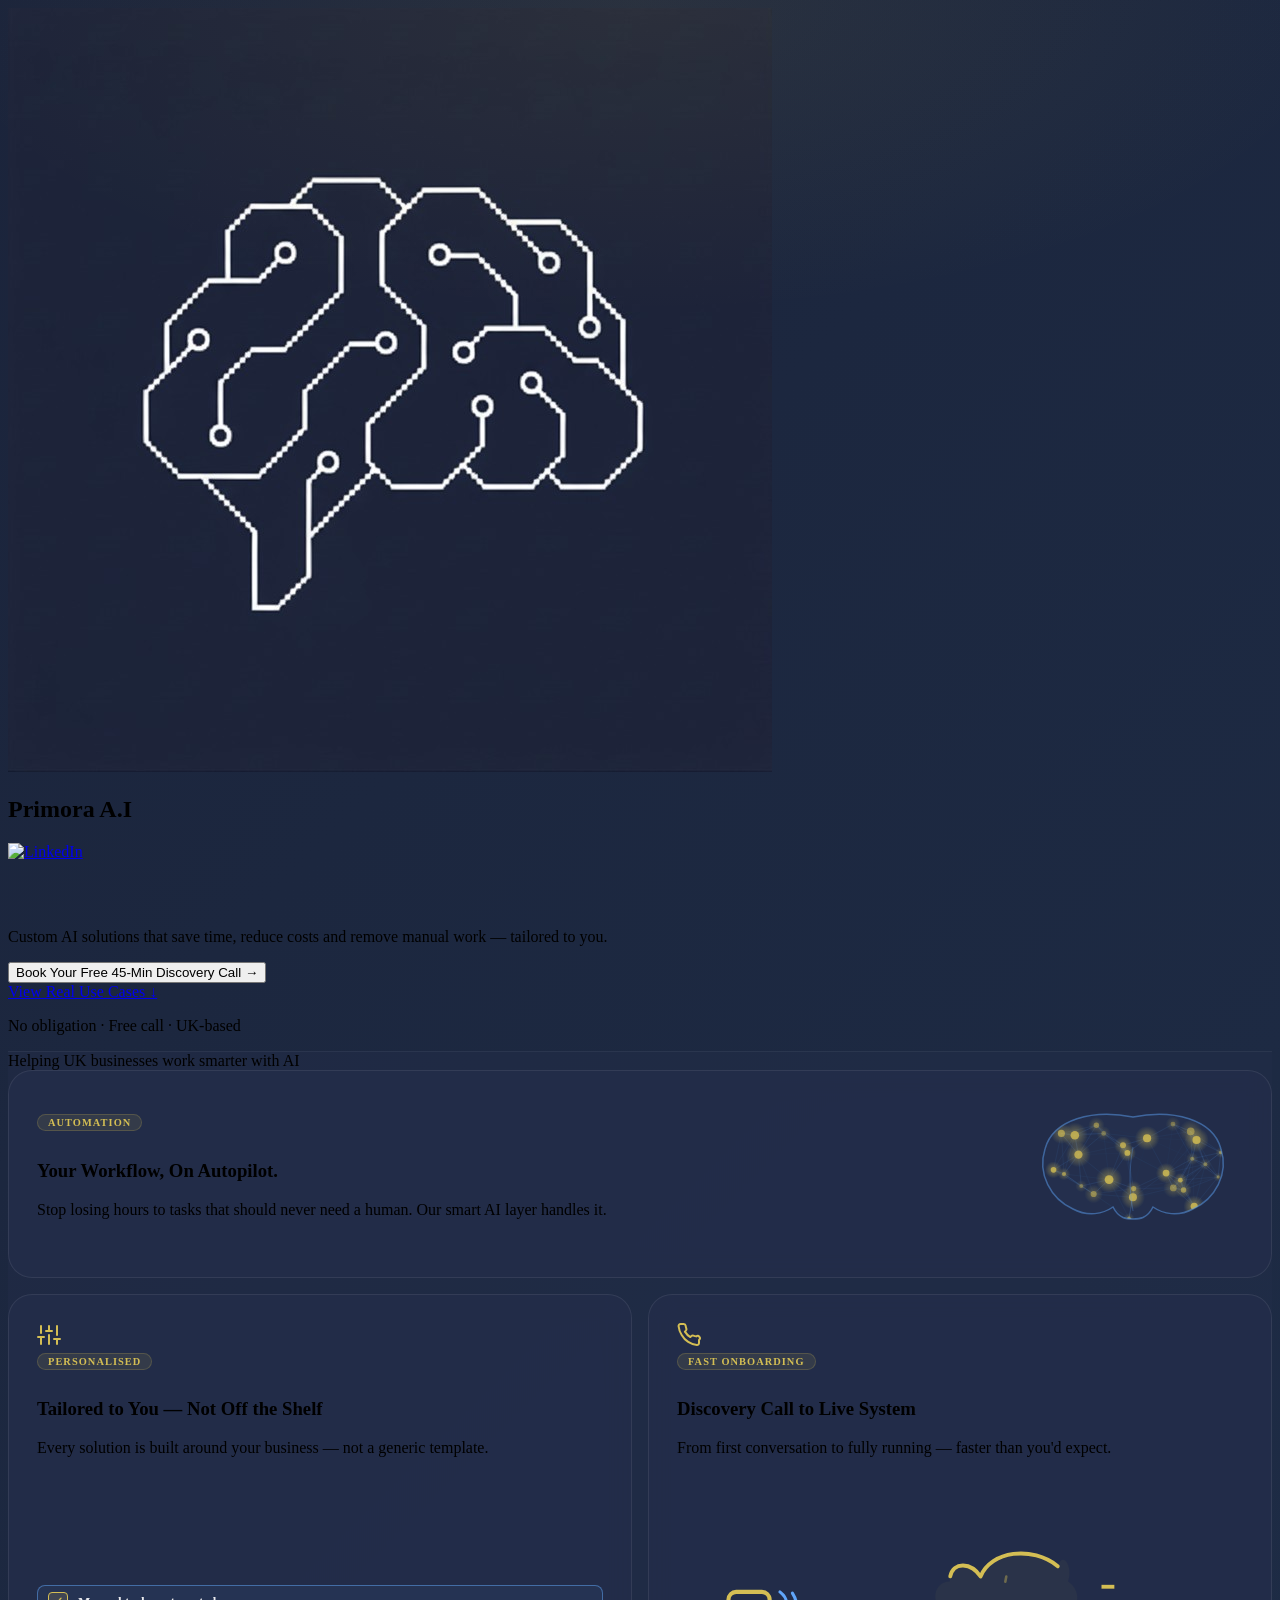
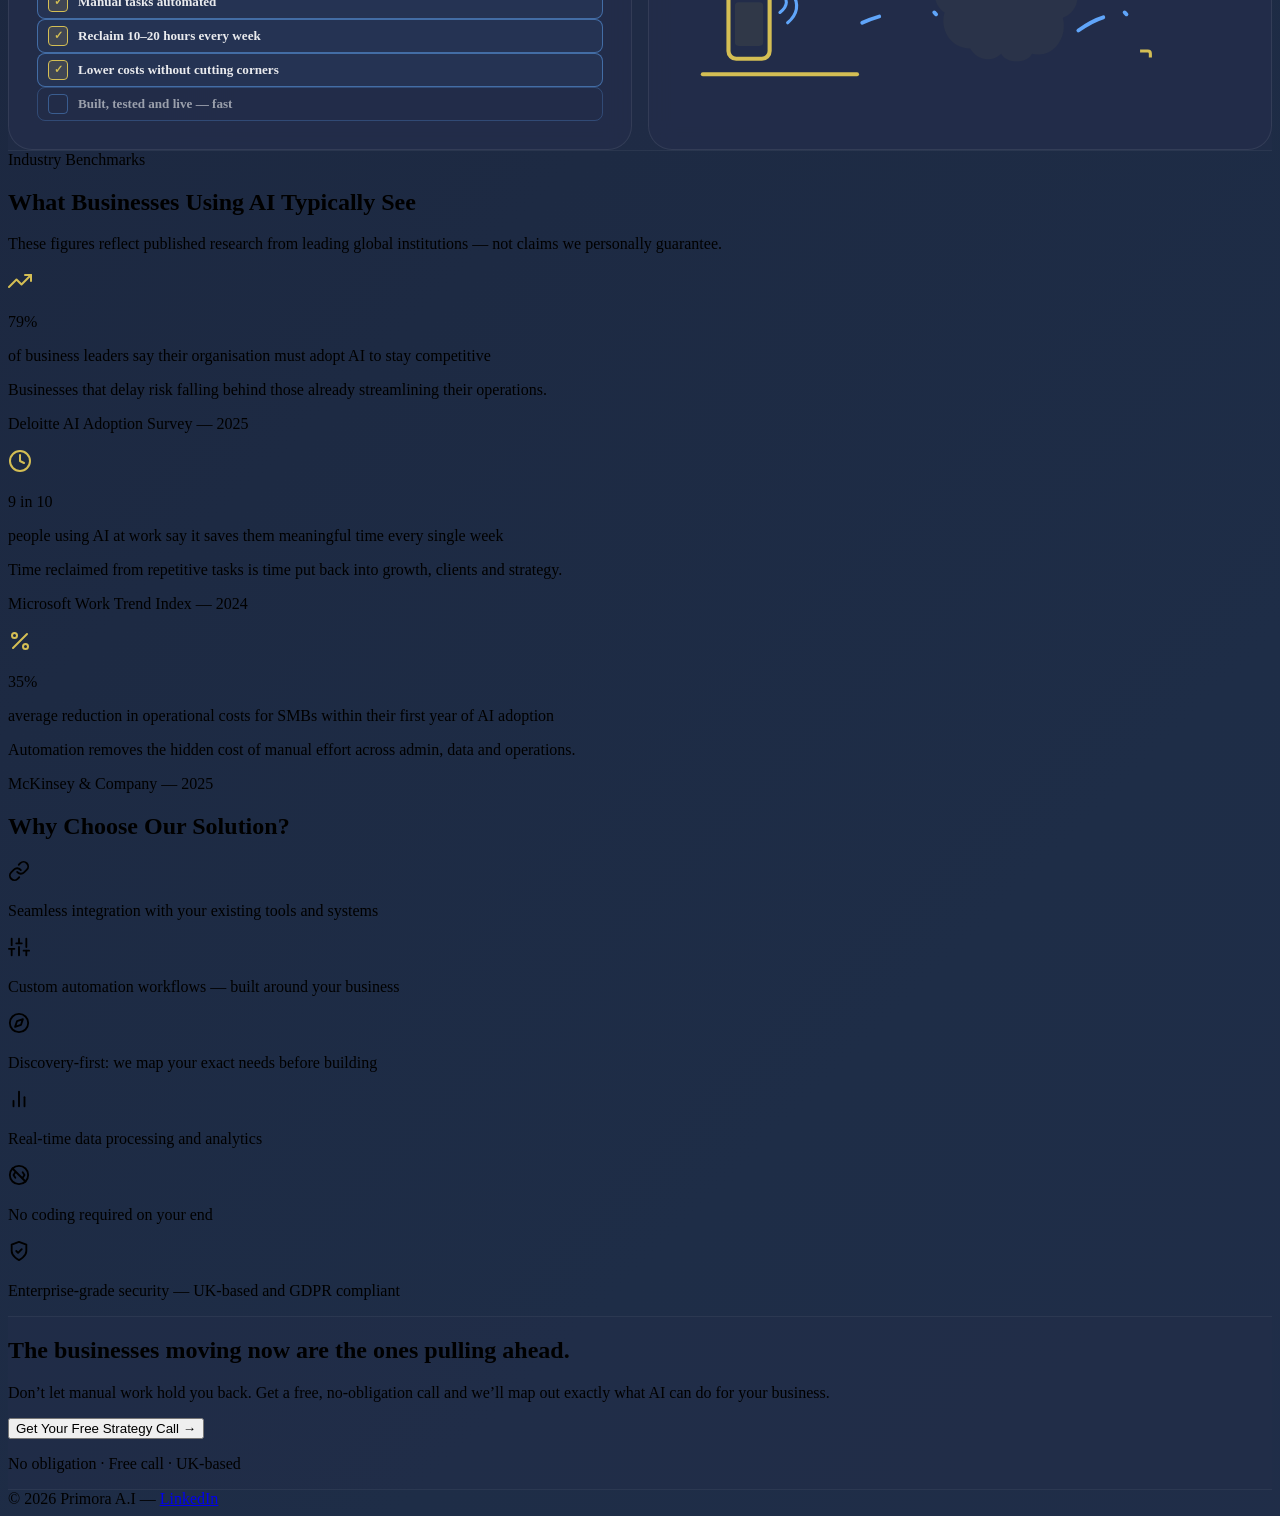
==== index.html @ 40f82427 "fix: animated bg visible, logo bg matches nav, view cases anchor better, blue screen line hides on L" ====
<!DOCTYPE html>
<html lang="en">
<head>
  <meta charset="UTF-8">
  <meta name="viewport" content="width=device-width, initial-scale=1.0">
  <title>Primora AI</title>
  <script src="https://cdn.tailwindcss.com"></script>
  <script src="https://cdnjs.cloudflare.com/ajax/libs/gsap/3.12.5/gsap.min.js"></script>
  <link href="https://unpkg.com/aos@2.3.1/dist/aos.css" rel="stylesheet">
  <script src="https://unpkg.com/aos@2.3.1/dist/aos.js"></script>
  <script src="https://cdn.jsdelivr.net/npm/typed.js@2.0.12"></script>
  <link href="https://fonts.googleapis.com/css2?family=Syne:wght@700;800&family=Inter:wght@400;600&display=swap" rel="stylesheet">
  <link rel="icon" type="image/jpeg" href="Images/logo.jpg">
  <link rel="stylesheet" href="styles.css">
  <script>
    tailwind.config = {
      theme: {
        extend: {
          colors: {
            'navy': '#1b243b',
            'navy-light': '#232d4a',
            'gold': '#D4BE54',
            'sky': '#60A5FA',
          },
          fontFamily: {
            'display': ['Syne', 'sans-serif'],
            'body': ['Inter', 'sans-serif'],
          }
        }
      }
    }
  </script>
</head>

<body class="animated-bg min-h-screen text-white">

  <!-- Header -->
  <header class="border-b border-[#D4BE54]/20 backdrop-blur-sm sticky top-0 z-50 bg-[#1b243b]/80">
    <div class="max-w-6xl mx-auto px-6 py-4 flex items-center justify-between">
      <div class="flex items-center gap-4">
        <img src="Images/logo.jpg" alt="Primora AI" class="w-20 h-20 rounded-2xl" style="background-color:#1b243b;">
        <h2 class="text-3xl font-black tracking-tight">
          <span class="text-white">Primora</span><span class="text-[#D4BE54]"> A.I</span>
        </h2>
      </div>
      <a href="https://www.linkedin.com/company/primora-a-i" target="_blank">
        <img src="Images/LI-In-Bug.png" alt="LinkedIn" class="w-6 h-auto">
      </a>
    </div>
  </header>

  <!-- Hero -->
  <section class="text-center py-28 hero-glow relative">
    <div class="max-w-6xl mx-auto px-6">
      <h1 data-aos="fade-up" data-aos-duration="900"
          class="text-5xl md:text-7xl font-black tracking-tight leading-tight mb-8">
        <span class="auto-type-1"></span><br>
        <span class="auto-type-2"></span>
      </h1>
      <p data-aos="fade-up" data-aos-delay="200"
         class="text-lg md:text-xl text-white/90 font-medium mb-12 max-w-2xl mx-auto bg-white/5 backdrop-blur-sm border border-white/10 px-8 py-5 rounded-2xl leading-relaxed">
        Custom AI solutions that <span class="text-[#D4BE54] font-semibold">save time</span>,
        <span class="text-[#60A5FA] font-semibold">reduce costs</span> and remove manual work &mdash;
        <span class="text-[#D4BE54] font-semibold">tailored to you</span>.
      </p>
      <div data-aos="fade-up" data-aos-delay="400" class="flex flex-col sm:flex-row items-center justify-center gap-4 mb-6">
        <button onclick="handleBooking()"
                class="bg-[#D4BE54] text-[#1b243b] font-bold text-lg px-10 py-5 rounded-full
                       shadow-[0_0_40px_rgba(212,190,84,0.3)] hover:shadow-[0_0_60px_rgba(212,190,84,0.5)]
                       hover:-translate-y-1 transition-all duration-300">
          Book Your Free 45-Min Discovery Call &rarr;
        </button>
      </div>
      <div data-aos="fade-up" data-aos-delay="500">
        <a href="#real-use-cases"
           class="inline-block text-white/60 hover:text-[#D4BE54] font-semibold text-sm
                  transition-colors duration-200">
          View Real Use Cases &darr;
        </a>
      </div>
      <p class="mt-4 text-sm text-gray-400 font-medium">No obligation &middot; Free call &middot; UK-based</p>
    </div>
  </section>

  <!-- Feature Bento -->
  <div class="section-band py-24">
    <div class="max-w-4xl mx-auto px-6">
      <div data-aos="fade-up" class="text-center mb-12 text-white/80 font-medium text-lg">
        Helping <span class="text-[#D4BE54] font-semibold">UK businesses</span> work smarter with
        <span class="text-[#60A5FA] font-semibold">AI</span>
      </div>
      <div class="bento-grid" data-aos="fade-up" data-aos-delay="100">
        <!-- Card 1: Neural brain -->
        <div class="bento-card bento-card-wide">
          <div class="card-text">
            <span class="bento-tag">Automation</span>
            <h3 class="text-xl font-black mb-2">Your Workflow, <span class="text-[#D4BE54]">On Autopilot</span>.</h3>
            <p class="text-sm leading-relaxed">Stop losing hours to tasks that should never need a human. Our smart AI layer handles it.</p>
          </div>
          <canvas id="nodeCanvas" width="220" height="150"
                  style="width:220px;height:150px;flex-shrink:0;border-radius:12px;opacity:0.95;"></canvas>
        </div>
        <!-- Card 2: Checklist ticker -->
        <div class="bento-card bento-card-half" data-aos="fade-up" data-aos-delay="150">
          <div>
            <div class="w-12 h-12 bg-[#D4BE54]/10 rounded-2xl flex items-center justify-center mb-4">
              <svg width="24" height="24" viewBox="0 0 24 24" fill="none" stroke="#D4BE54" stroke-width="2" stroke-linecap="round" stroke-linejoin="round">
                <line x1="4" y1="21" x2="4" y2="14"/><line x1="4" y1="10" x2="4" y2="3"/>
                <line x1="12" y1="21" x2="12" y2="12"/><line x1="12" y1="8" x2="12" y2="3"/>
                <line x1="20" y1="21" x2="20" y2="16"/><line x1="20" y1="12" x2="20" y2="3"/>
                <line x1="1" y1="14" x2="7" y2="14"/><line x1="9" y1="8" x2="15" y2="8"/>
                <line x1="17" y1="16" x2="23" y2="16"/>
              </svg>
            </div>
            <span class="bento-tag">Personalised</span>
            <h3 class="text-xl font-black mb-2">Tailored to You &mdash; <span class="text-[#60A5FA]">Not Off the Shelf</span></h3>
            <p class="text-sm leading-relaxed">Every solution is built around your business &mdash; not a generic template.</p>
          </div>
          <div class="flex flex-col gap-2 mt-4" id="checklist">
            <div class="check-item"><div class="check-box"></div><span>Manual tasks automated</span></div>
            <div class="check-item"><div class="check-box"></div><span>Reclaim 10&ndash;20 hours every week</span></div>
            <div class="check-item"><div class="check-box"></div><span>Lower costs without cutting corners</span></div>
            <div class="check-item"><div class="check-box"></div><span>Built, tested and live &mdash; fast</span></div>
          </div>
        </div>
        <!-- Card 3: Narrative doodle -->
        <div class="bento-card bento-card-half" data-aos="fade-up" data-aos-delay="200">
          <div>
            <div class="w-12 h-12 bg-[#D4BE54]/10 rounded-2xl flex items-center justify-center mb-4">
              <svg width="24" height="24" viewBox="0 0 24 24" fill="none" stroke="#D4BE54" stroke-width="2" stroke-linecap="round" stroke-linejoin="round">
                <path d="M22 16.92v3a2 2 0 0 1-2.18 2 19.79 19.79 0 0 1-8.63-3.07A19.5 19.5 0 0 1 4.69 12a19.79 19.79 0 0 1-3.07-8.67A2 2 0 0 1 3.62 1h3a2 2 0 0 1 2 1.72c.127.96.361 1.903.7 2.81a2 2 0 0 1-.45 2.11L7.91 8.64a16 16 0 0 0 5.45 5.45l.96-.96a2 2 0 0 1 2.11-.45c.907.339 1.85.573 2.81.7A2 2 0 0 1 22 16.92z"/>
              </svg>
            </div>
            <span class="bento-tag">Fast onboarding</span>
            <h3 class="text-xl font-black mb-2">Discovery Call to <span class="text-[#D4BE54]">Live System</span></h3>
            <p class="text-sm leading-relaxed">From first conversation to fully running &mdash; faster than you'd expect.</p>
          </div>
          <div class="doodle-wrap">
            <svg id="storyDoodle" viewBox="0 0 220 90" fill="none" xmlns="http://www.w3.org/2000/svg">
              <line id="desk" x1="10" y1="72" x2="70" y2="72" stroke="#D4BE54" stroke-width="1.5" stroke-linecap="round" stroke-dasharray="60" stroke-dashoffset="60"/>
              <rect id="phone" x="20" y="40" width="16" height="26" rx="3" stroke="#D4BE54" stroke-width="1.6" stroke-dasharray="130" stroke-dashoffset="130"/>
              <rect id="phoneScreen" x="22.5" y="44" width="11" height="17" rx="1.5" fill="rgba(212,190,84,0.08)" opacity="0"/>
              <path id="callWave1" d="M40 48 Q45 44 40 40" stroke="#60A5FA" stroke-width="1.2" stroke-linecap="round" stroke-dasharray="10" stroke-dashoffset="10"/>
              <path id="callWave2" d="M43 52 Q50 46 43 38" stroke="#60A5FA" stroke-width="1.2" stroke-linecap="round" stroke-dasharray="14" stroke-dashoffset="14"/>
              <path id="connectArrow" d="M 72 52 Q 90 44 104 52" stroke="#60A5FA" stroke-width="1.5" stroke-linecap="round" stroke-dasharray="40" stroke-dashoffset="40"/>
              <path id="arrowHead" d="M100 48 L104 52 L99 54" stroke="#60A5FA" stroke-width="1.5" stroke-linecap="round" stroke-linejoin="round" stroke-dasharray="12" stroke-dashoffset="12"/>
              <path id="brainDoodle" d="M148 30 C138 22 122 24 118 34 C114 28 106 28 106 36 C100 36 98 44 104 48 C102 54 106 62 114 62 C116 66 122 68 126 64 C128 68 136 68 138 64 C146 66 152 58 150 50 C156 48 158 40 152 36 C154 30 150 24 148 30Z" stroke="#D4BE54" stroke-width="1.5" stroke-linecap="round" stroke-linejoin="round" stroke-dasharray="220" stroke-dashoffset="220" fill="rgba(212,190,84,0.04)"/>
              <path id="brainSplit" d="M128 34 C126 44 126 52 128 62" stroke="#D4BE54" stroke-width="1" stroke-linecap="round" stroke-dasharray="30" stroke-dashoffset="30" opacity="0.4"/>
              <g id="neuralSparks" opacity="0">
                <circle cx="116" cy="42" r="1.5" fill="#D4BE54" opacity="0.8"/>
                <circle cx="122" cy="36" r="1" fill="#D4BE54" opacity="0.6"/>
                <circle cx="132" cy="40" r="2" fill="#D4BE54" opacity="0.9"/>
                <circle cx="140" cy="36" r="1" fill="#D4BE54" opacity="0.7"/>
                <circle cx="138" cy="50" r="1.5" fill="#D4BE54" opacity="0.8"/>
                <circle cx="120" cy="52" r="1" fill="#D4BE54" opacity="0.6"/>
              </g>
              <path id="connectArrow2" d="M 156 55 Q 170 45 178 52" stroke="#60A5FA" stroke-width="1.5" stroke-linecap="round" stroke-dasharray="35" stroke-dashoffset="35"/>
              <path id="arrowHead2" d="M174 48 L178 52 L173 54" stroke="#60A5FA" stroke-width="1.5" stroke-linecap="round" stroke-linejoin="round" stroke-dasharray="12" stroke-dashoffset="12"/>
              <rect id="screenBody" x="163" y="38" width="37" height="25" rx="2" stroke="#D4BE54" stroke-width="1.5" stroke-dasharray="124" stroke-dashoffset="124"/>
              <rect id="screenStand" x="179" y="63" width="5" height="8" rx="1" stroke="#D4BE54" stroke-width="1.2" stroke-dasharray="30" stroke-dashoffset="30"/>
              <line id="screenBase" x1="171" y1="71" x2="195" y2="71" stroke="#D4BE54" stroke-width="1.5" stroke-linecap="round" stroke-dasharray="24" stroke-dashoffset="24"/>
              <!-- screen outline hides when LIVE shows -->
              <rect id="liveGlow" x="166" y="41" width="31" height="19" rx="1.5" fill="#20c55a" opacity="0"/>
              <text id="liveText" x="181.5" y="53" text-anchor="middle" font-family="Inter,sans-serif" font-size="8.5" font-weight="800" fill="#ffffff" opacity="0">LIVE</text>
              <text id="label1" x="28" y="84" text-anchor="middle" font-size="5.5" fill="rgba(255,255,255,0.3)" font-family="Inter,sans-serif" opacity="0">The Call</text>
              <text id="label2" x="128" y="78" text-anchor="middle" font-size="5.5" fill="rgba(255,255,255,0.3)" font-family="Inter,sans-serif" opacity="0">Primora AI</text>
              <text id="label3" x="181" y="84" text-anchor="middle" font-size="5.5" fill="rgba(255,255,255,0.3)" font-family="Inter,sans-serif" opacity="0">You're Live</text>
            </svg>
          </div>
        </div>
      </div>
    </div>
  </div>

  <!-- Real Use Cases / Stats -->
  <section id="real-use-cases" data-aos="fade-up" class="py-24">
    <div class="max-w-6xl mx-auto px-6">
      <div class="text-center mb-14">
        <span class="inline-block text-xs font-bold tracking-widest uppercase text-[#D4BE54] bg-[#D4BE54]/10 border border-[#D4BE54]/25 rounded-full px-4 py-1.5 mb-5">Industry Benchmarks</span>
        <h2 class="text-3xl md:text-4xl font-black">
          What Businesses Using AI <span class="text-[#D4BE54]">Typically See</span>
        </h2>
        <p class="text-white/75 font-medium mt-4 max-w-xl mx-auto text-sm leading-relaxed">These figures reflect published research from leading global institutions &mdash; not claims we personally guarantee.</p>
      </div>
      <div class="grid md:grid-cols-3 gap-6">
        <!-- Stat 1 -->
        <div data-aos="fade-up" data-aos-delay="100"
             class="group bg-[#232d4a]/80 backdrop-blur-md border border-white/10 rounded-3xl p-8
                    hover:border-[#D4BE54]/40 hover:shadow-[0_10px_40px_rgba(212,190,84,0.08)]
                    hover:-translate-y-1 transition-all duration-300 flex flex-col justify-between">
          <div>
            <div class="w-12 h-12 bg-[#D4BE54]/10 rounded-2xl flex items-center justify-center mb-5">
              <svg width="24" height="24" viewBox="0 0 24 24" fill="none" stroke="#D4BE54" stroke-width="2" stroke-linecap="round" stroke-linejoin="round">
                <polyline points="23 6 13.5 15.5 8.5 10.5 1 18"/>
                <polyline points="17 6 23 6 23 12"/>
              </svg>
            </div>
            <p class="text-4xl font-black text-[#D4BE54] mb-3">79%</p>
            <p class="text-white font-semibold text-base mb-3 leading-snug">of business leaders say their organisation must adopt AI to <span class="text-[#60A5FA]">stay competitive</span></p>
            <p class="text-white/70 font-medium text-sm leading-relaxed">Businesses that delay risk falling behind those already streamlining their operations.</p>
          </div>
          <p class="text-gray-400 font-semibold text-xs mt-6 pt-4 border-t border-white/5">Deloitte AI Adoption Survey &mdash; 2025</p>
        </div>
        <!-- Stat 2 -->
        <div data-aos="fade-up" data-aos-delay="200"
             class="group bg-[#232d4a]/80 backdrop-blur-md border border-white/10 rounded-3xl p-8
                    hover:border-[#D4BE54]/40 hover:shadow-[0_10px_40px_rgba(212,190,84,0.08)]
                    hover:-translate-y-1 transition-all duration-300 flex flex-col justify-between">
          <div>
            <div class="w-12 h-12 bg-[#D4BE54]/10 rounded-2xl flex items-center justify-center mb-5">
              <svg width="24" height="24" viewBox="0 0 24 24" fill="none" stroke="#D4BE54" stroke-width="2" stroke-linecap="round" stroke-linejoin="round">
                <circle cx="12" cy="12" r="10"/>
                <polyline points="12 6 12 12 16 14"/>
              </svg>
            </div>
            <p class="text-4xl font-black text-[#60A5FA] mb-3">9 in 10</p>
            <p class="text-white font-semibold text-base mb-3 leading-snug">people using AI at work say it saves them <span class="text-[#D4BE54]">meaningful time</span> every single week</p>
            <p class="text-white/70 font-medium text-sm leading-relaxed">Time reclaimed from repetitive tasks is time put back into growth, clients and strategy.</p>
          </div>
          <p class="text-gray-400 font-semibold text-xs mt-6 pt-4 border-t border-white/5">Microsoft Work Trend Index &mdash; 2024</p>
        </div>
        <!-- Stat 3 -->
        <div data-aos="fade-up" data-aos-delay="300"
             class="group bg-[#232d4a]/80 backdrop-blur-md border border-white/10 rounded-3xl p-8
                    hover:border-[#D4BE54]/40 hover:shadow-[0_10px_40px_rgba(212,190,84,0.08)]
                    hover:-translate-y-1 transition-all duration-300 flex flex-col justify-between">
          <div>
            <div class="w-12 h-12 bg-[#D4BE54]/10 rounded-2xl flex items-center justify-center mb-5">
              <svg width="24" height="24" viewBox="0 0 24 24" fill="none" stroke="#D4BE54" stroke-width="2" stroke-linecap="round" stroke-linejoin="round">
                <line x1="19" y1="5" x2="5" y2="19"/>
                <circle cx="6.5" cy="6.5" r="2.5"/>
                <circle cx="17.5" cy="17.5" r="2.5"/>
              </svg>
            </div>
            <p class="text-4xl font-black text-[#D4BE54] mb-3">35%</p>
            <p class="text-white font-semibold text-base mb-3 leading-snug">average reduction in <span class="text-[#60A5FA]">operational costs</span> for SMBs within their first year of AI adoption</p>
            <p class="text-white/70 font-medium text-sm leading-relaxed">Automation removes the hidden cost of manual effort across admin, data and operations.</p>
          </div>
          <p class="text-gray-400 font-semibold text-xs mt-6 pt-4 border-t border-white/5">McKinsey &amp; Company &mdash; 2025</p>
        </div>
      </div>
    </div>
  </section>

  <!-- Why Choose -->
  <section data-aos="fade-up" class="py-24">
    <div class="max-w-6xl mx-auto px-6">
      <h2 class="text-3xl md:text-4xl font-black text-center mb-14">
        Why Choose <span class="text-[#D4BE54]">Our</span> <span class="text-[#60A5FA]">Solution</span>?
      </h2>
      <div class="grid md:grid-cols-2 lg:grid-cols-3 gap-5" id="benefitsGrid"></div>
    </div>
  </section>

  <!-- CTA -->
  <div class="section-band py-24">
    <div class="max-w-6xl mx-auto px-6">
      <section data-aos="zoom-in" class="text-center">
        <div class="bg-[#232d4a]/80 backdrop-blur-xl border border-white/10 rounded-3xl
                    max-w-2xl mx-auto px-12 py-16
                    shadow-[0_0_80px_rgba(212,190,84,0.05)]">
          <h2 class="text-3xl md:text-4xl font-black mb-5">
            The businesses <span class="text-[#D4BE54]">moving now</span> are the ones <span class="text-[#60A5FA]">pulling ahead</span>.
          </h2>
          <p class="text-lg text-white/80 font-medium mb-10 leading-relaxed">
            Don&rsquo;t let manual work hold you back. Get a free, no-obligation call and we&rsquo;ll map out exactly
            <span class="text-[#D4BE54] font-semibold">what AI can do for your business</span>.
          </p>
          <button onclick="handleBooking()"
                  class="bg-[#D4BE54] text-[#1b243b] font-bold text-lg px-10 py-5 rounded-full
                         shadow-[0_0_40px_rgba(212,190,84,0.3)] hover:shadow-[0_0_60px_rgba(212,190,84,0.5)]
                         hover:-translate-y-1 transition-all duration-300">
            Get Your Free Strategy Call &rarr;
          </button>
          <p class="mt-4 text-sm text-gray-400 font-medium">No obligation &middot; Free call &middot; UK-based</p>
        </div>
      </section>
    </div>
  </div>

  <!-- Footer -->
  <footer class="border-t border-white/10 py-6 text-center text-gray-400 text-sm font-medium">
    &copy; 2026 Primora A.I &mdash;
    <a href="https://www.linkedin.com/company/primora-a-i" target="_blank"
       class="hover:text-[#60A5FA] transition-colors duration-200">LinkedIn</a>
  </footer>

  <script src="script.js"></script>

</body>
</html>
---- styles.css ----
/* ── Animated background ── */
.animated-bg {
  background: linear-gradient(135deg,
    #1b243b 0%,
    #1e2d47 20%,
    #232d4a 35%,
    #1a2a42 50%,
    #1b243b 65%,
    #202c45 80%,
    #1b243b 100%
  );
  background-size: 400% 400%;
  animation: bgShift 14s ease infinite;
}
@keyframes bgShift {
  0%   { background-position: 0% 50%; }
  25%  { background-position: 50% 0%; }
  50%  { background-position: 100% 50%; }
  75%  { background-position: 50% 100%; }
  100% { background-position: 0% 50%; }
}

/* ── Hero glow ── */
.hero-glow::before {
  content: '';
  position: absolute;
  inset: 0;
  background: radial-gradient(ellipse 80% 50% at 50% 0%, rgba(212,190,84,0.08) 0%, transparent 70%);
  pointer-events: none;
}

/* ── Section band ── */
.section-band {
  background: rgba(35,45,74,0.4);
  border-top: 1px solid rgba(255,255,255,0.05);
  border-bottom: 1px solid rgba(255,255,255,0.05);
}

/* ── Bento grid ── */
.bento-grid {
  display: grid;
  grid-template-columns: 1fr 1fr;
  grid-template-rows: auto auto;
  gap: 16px;
}
.bento-card {
  background: rgba(35,45,74,0.8);
  backdrop-filter: blur(12px);
  border: 1px solid rgba(255,255,255,0.08);
  border-radius: 24px;
  padding: 28px;
  transition: border-color 0.3s, transform 0.3s;
}
.bento-card:hover {
  border-color: rgba(212,190,84,0.25);
  transform: translateY(-2px);
}
.bento-card-wide {
  grid-column: 1 / -1;
  display: flex;
  align-items: center;
  gap: 32px;
}
.bento-card-half {
  display: flex;
  flex-direction: column;
  justify-content: space-between;
}
.bento-tag {
  display: inline-block;
  font-size: 0.65rem;
  font-weight: 700;
  letter-spacing: 0.1em;
  text-transform: uppercase;
  color: #D4BE54;
  background: rgba(212,190,84,0.1);
  border: 1px solid rgba(212,190,84,0.2);
  border-radius: 999px;
  padding: 2px 10px;
  margin-bottom: 10px;
}
.card-text { flex: 1; }

/* ── Checklist ── */
.check-item {
  display: flex;
  align-items: center;
  gap: 10px;
  font-size: 0.82rem;
  font-weight: 600;
  color: rgba(255,255,255,0.55);
  padding: 6px 10px;
  border-radius: 8px;
  border: 1px solid rgba(96,165,250,0.25);
  transition: all 0.3s;
}
.check-item.done {
  color: rgba(255,255,255,0.9);
  border-color: rgba(96,165,250,0.5);
  background: rgba(96,165,250,0.06);
}
.check-box {
  width: 18px;
  height: 18px;
  border-radius: 4px;
  border: 1.5px solid rgba(96,165,250,0.4);
  display: flex;
  align-items: center;
  justify-content: center;
  font-size: 11px;
  flex-shrink: 0;
  color: #D4BE54;
  transition: all 0.3s;
}
.check-item.done .check-box {
  background: rgba(212,190,84,0.15);
  border-color: #D4BE54;
}

/* ── Doodle wrap ── */
.doodle-wrap {
  margin-top: 16px;
  display: flex;
  justify-content: center;
  width: 100%;
}
#storyDoodle {
  width: 100%;
  max-width: 100%;
  height: auto;
  min-height: 90px;
}

/* ── Responsive ── */
@media (max-width: 640px) {
  .bento-grid { grid-template-columns: 1fr; }
  .bento-card-wide { flex-direction: column; }
}
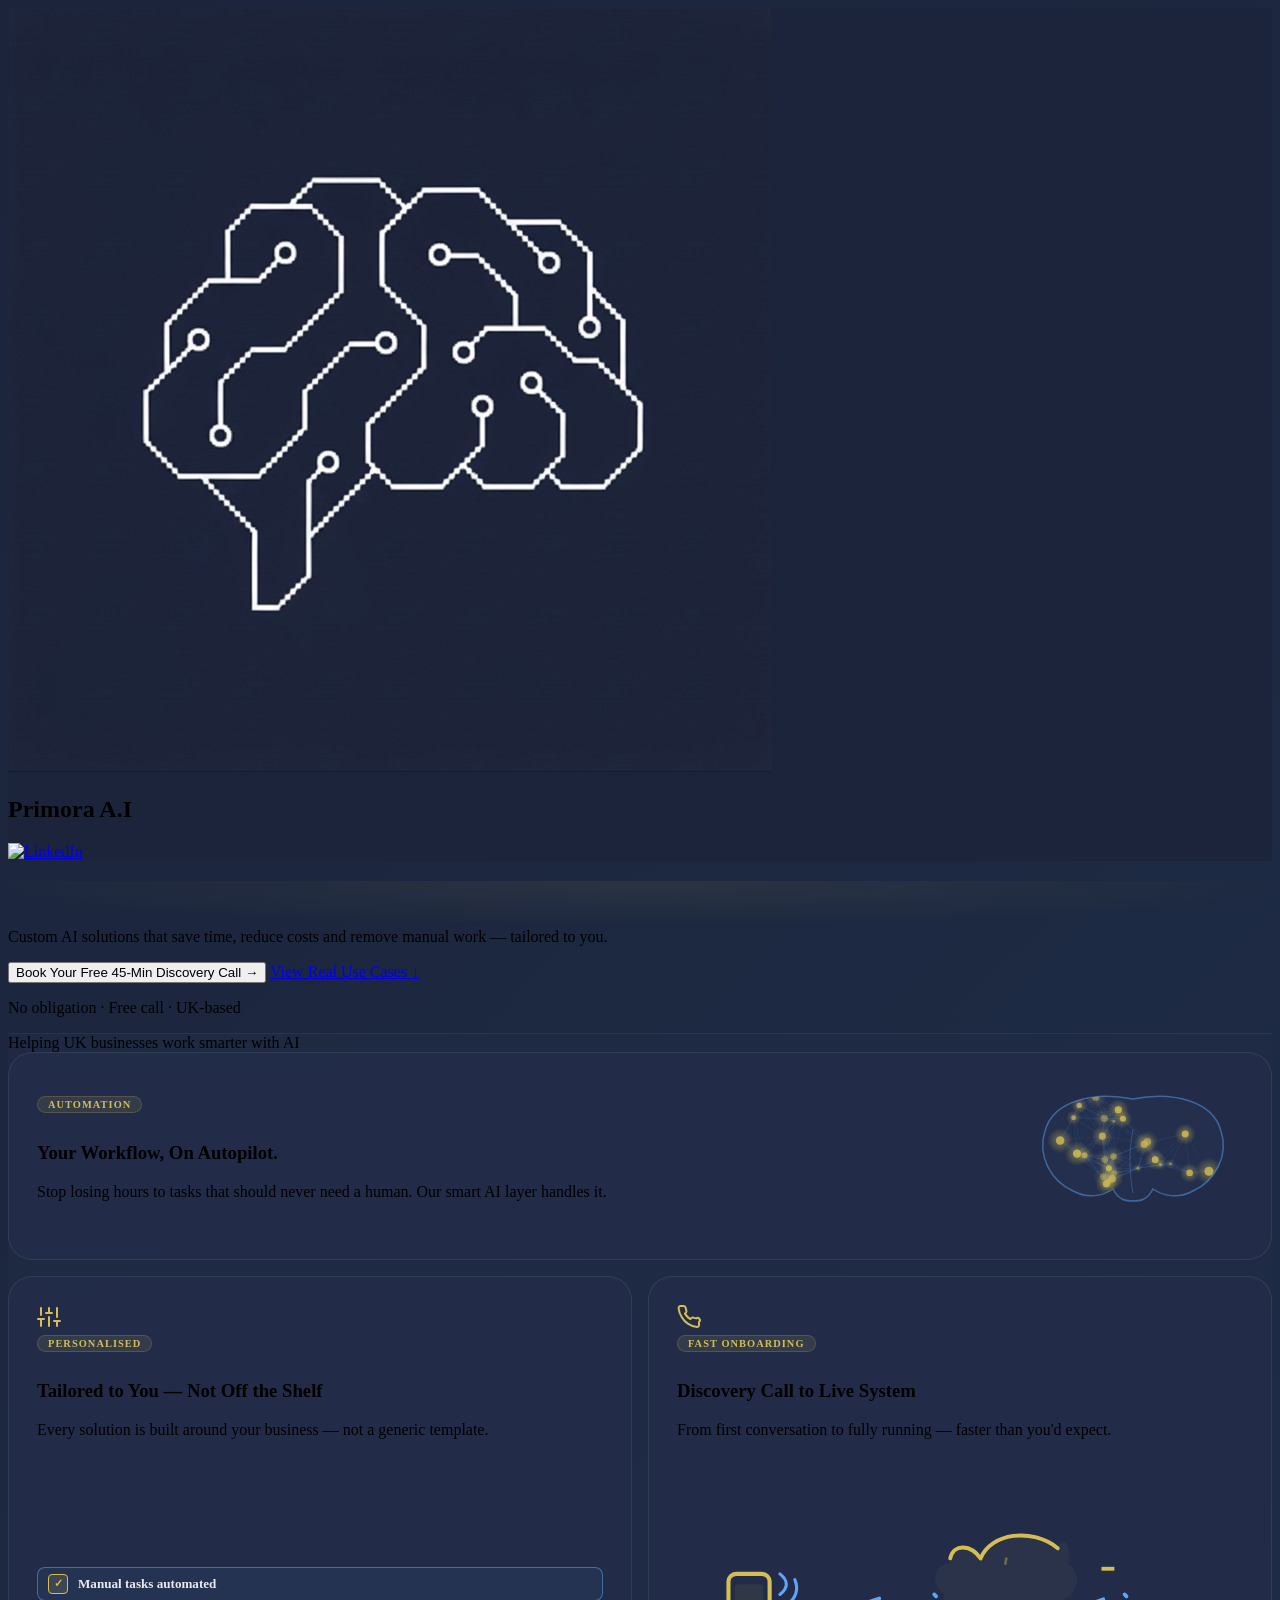
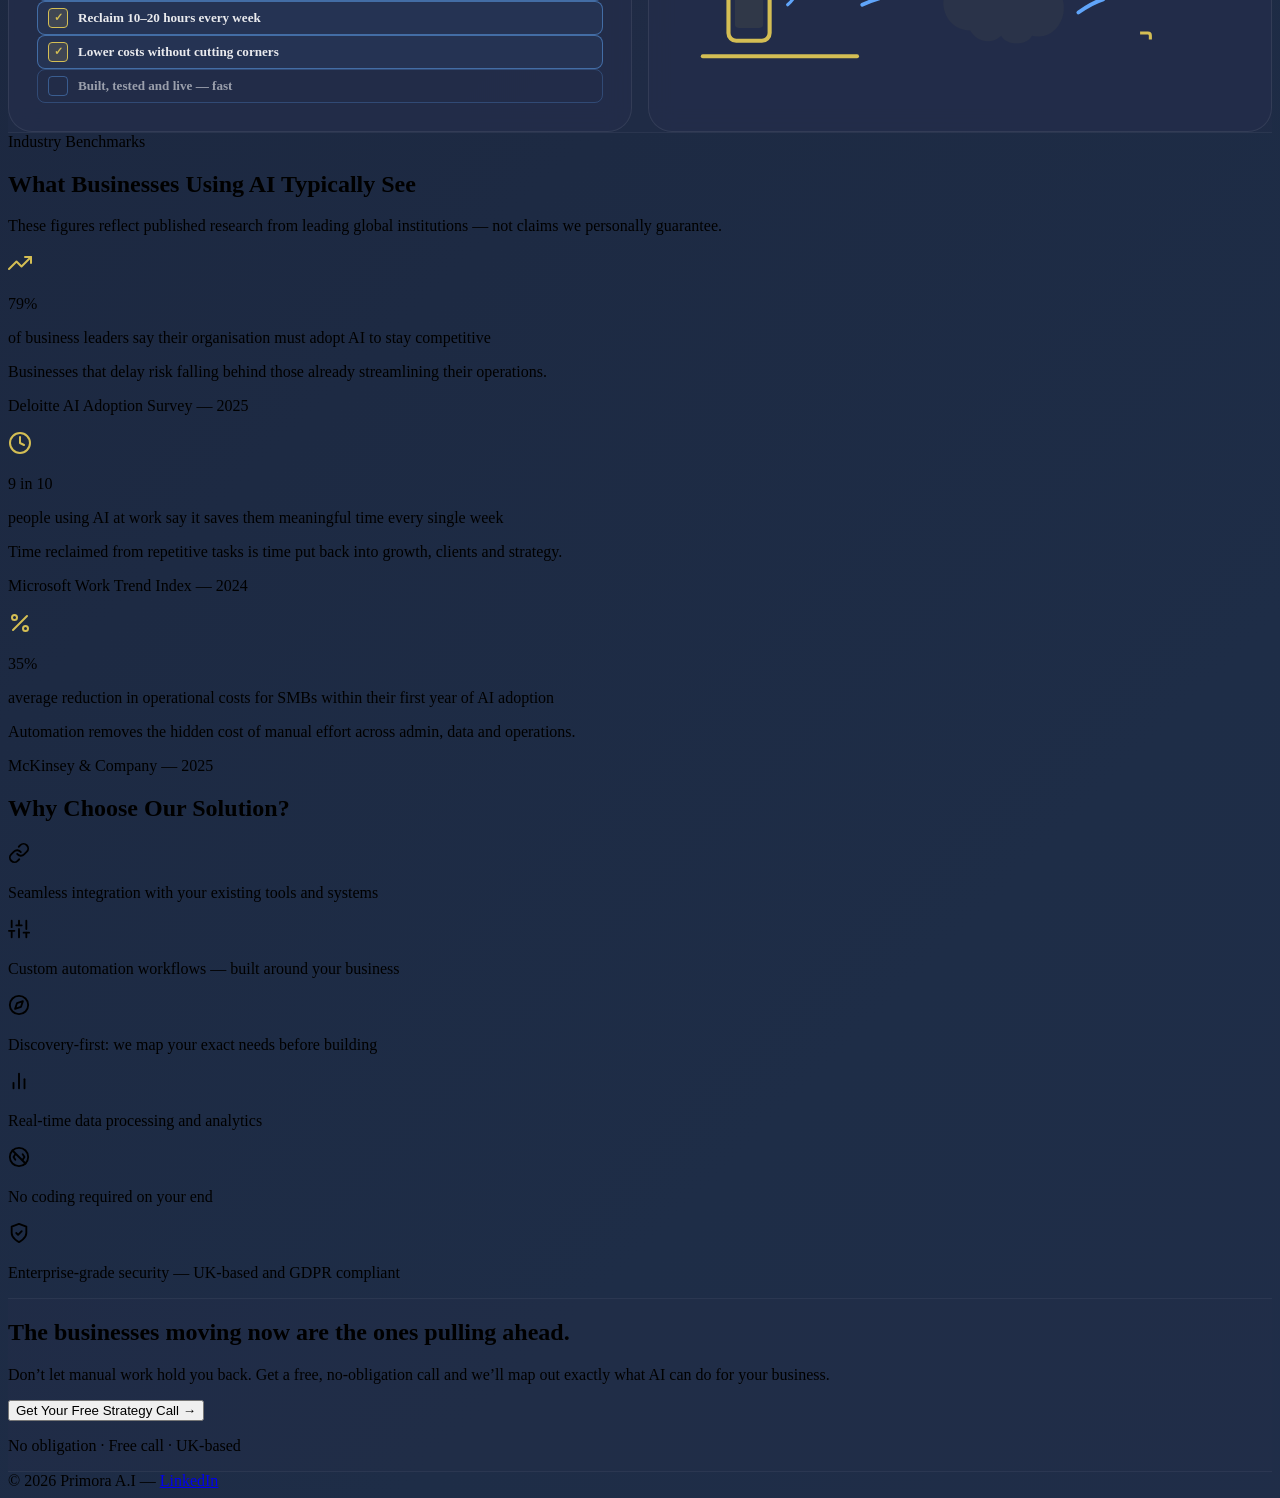
==== commit 4bed79cf: "fix: consistent scroll offset, revert LIVE doodle, animated bg lines canvas, nav matches logo bg" ====
--- a/index.html
+++ b/index.html
@@ -34,8 +34,11 @@
 
 <body class="animated-bg min-h-screen text-white">
 
+  <!-- Animated background lines -->
+  <canvas id="bgLines"></canvas>
+
   <!-- Header -->
-  <header class="border-b border-[#D4BE54]/20 backdrop-blur-sm sticky top-0 z-50 bg-[#1b243b]/80">
+  <header class="border-b border-[#D4BE54]/20 sticky top-0 z-50" style="background-color:#1b243b;">
     <div class="max-w-6xl mx-auto px-6 py-4 flex items-center justify-between">
       <div class="flex items-center gap-4">
         <img src="Images/logo.jpg" alt="Primora AI" class="w-20 h-20 rounded-2xl" style="background-color:#1b243b;">
@@ -63,22 +66,21 @@
         <span class="text-[#60A5FA] font-semibold">reduce costs</span> and remove manual work &mdash;
         <span class="text-[#D4BE54] font-semibold">tailored to you</span>.
       </p>
-      <div data-aos="fade-up" data-aos-delay="400" class="flex flex-col sm:flex-row items-center justify-center gap-4 mb-6">
+      <div data-aos="fade-up" data-aos-delay="400" class="flex flex-col sm:flex-row items-center justify-center gap-4">
         <button onclick="handleBooking()"
                 class="bg-[#D4BE54] text-[#1b243b] font-bold text-lg px-10 py-5 rounded-full
                        shadow-[0_0_40px_rgba(212,190,84,0.3)] hover:shadow-[0_0_60px_rgba(212,190,84,0.5)]
                        hover:-translate-y-1 transition-all duration-300">
           Book Your Free 45-Min Discovery Call &rarr;
         </button>
-      </div>
-      <div data-aos="fade-up" data-aos-delay="500">
         <a href="#real-use-cases"
-           class="inline-block text-white/60 hover:text-[#D4BE54] font-semibold text-sm
-                  transition-colors duration-200">
+           class="text-white/70 hover:text-[#D4BE54] font-semibold text-base px-8 py-5 rounded-full
+                  border border-white/15 hover:border-[#D4BE54]/40 backdrop-blur-sm
+                  hover:-translate-y-1 transition-all duration-300">
           View Real Use Cases &darr;
         </a>
       </div>
-      <p class="mt-4 text-sm text-gray-400 font-medium">No obligation &middot; Free call &middot; UK-based</p>
+      <p class="mt-5 text-sm text-gray-400 font-medium">No obligation &middot; Free call &middot; UK-based</p>
     </div>
   </section>
 
@@ -159,7 +161,6 @@
               <rect id="screenBody" x="163" y="38" width="37" height="25" rx="2" stroke="#D4BE54" stroke-width="1.5" stroke-dasharray="124" stroke-dashoffset="124"/>
               <rect id="screenStand" x="179" y="63" width="5" height="8" rx="1" stroke="#D4BE54" stroke-width="1.2" stroke-dasharray="30" stroke-dashoffset="30"/>
               <line id="screenBase" x1="171" y1="71" x2="195" y2="71" stroke="#D4BE54" stroke-width="1.5" stroke-linecap="round" stroke-dasharray="24" stroke-dashoffset="24"/>
-              <!-- screen outline hides when LIVE shows -->
               <rect id="liveGlow" x="166" y="41" width="31" height="19" rx="1.5" fill="#20c55a" opacity="0"/>
               <text id="liveText" x="181.5" y="53" text-anchor="middle" font-family="Inter,sans-serif" font-size="8.5" font-weight="800" fill="#ffffff" opacity="0">LIVE</text>
               <text id="label1" x="28" y="84" text-anchor="middle" font-size="5.5" fill="rgba(255,255,255,0.3)" font-family="Inter,sans-serif" opacity="0">The Call</text>
@@ -183,17 +184,13 @@
         <p class="text-white/75 font-medium mt-4 max-w-xl mx-auto text-sm leading-relaxed">These figures reflect published research from leading global institutions &mdash; not claims we personally guarantee.</p>
       </div>
       <div class="grid md:grid-cols-3 gap-6">
-        <!-- Stat 1 -->
         <div data-aos="fade-up" data-aos-delay="100"
              class="group bg-[#232d4a]/80 backdrop-blur-md border border-white/10 rounded-3xl p-8
                     hover:border-[#D4BE54]/40 hover:shadow-[0_10px_40px_rgba(212,190,84,0.08)]
                     hover:-translate-y-1 transition-all duration-300 flex flex-col justify-between">
           <div>
             <div class="w-12 h-12 bg-[#D4BE54]/10 rounded-2xl flex items-center justify-center mb-5">
-              <svg width="24" height="24" viewBox="0 0 24 24" fill="none" stroke="#D4BE54" stroke-width="2" stroke-linecap="round" stroke-linejoin="round">
-                <polyline points="23 6 13.5 15.5 8.5 10.5 1 18"/>
-                <polyline points="17 6 23 6 23 12"/>
-              </svg>
+              <svg width="24" height="24" viewBox="0 0 24 24" fill="none" stroke="#D4BE54" stroke-width="2" stroke-linecap="round" stroke-linejoin="round"><polyline points="23 6 13.5 15.5 8.5 10.5 1 18"/><polyline points="17 6 23 6 23 12"/></svg>
             </div>
             <p class="text-4xl font-black text-[#D4BE54] mb-3">79%</p>
             <p class="text-white font-semibold text-base mb-3 leading-snug">of business leaders say their organisation must adopt AI to <span class="text-[#60A5FA]">stay competitive</span></p>
@@ -201,17 +198,13 @@
           </div>
           <p class="text-gray-400 font-semibold text-xs mt-6 pt-4 border-t border-white/5">Deloitte AI Adoption Survey &mdash; 2025</p>
         </div>
-        <!-- Stat 2 -->
         <div data-aos="fade-up" data-aos-delay="200"
              class="group bg-[#232d4a]/80 backdrop-blur-md border border-white/10 rounded-3xl p-8
                     hover:border-[#D4BE54]/40 hover:shadow-[0_10px_40px_rgba(212,190,84,0.08)]
                     hover:-translate-y-1 transition-all duration-300 flex flex-col justify-between">
           <div>
             <div class="w-12 h-12 bg-[#D4BE54]/10 rounded-2xl flex items-center justify-center mb-5">
-              <svg width="24" height="24" viewBox="0 0 24 24" fill="none" stroke="#D4BE54" stroke-width="2" stroke-linecap="round" stroke-linejoin="round">
-                <circle cx="12" cy="12" r="10"/>
-                <polyline points="12 6 12 12 16 14"/>
-              </svg>
+              <svg width="24" height="24" viewBox="0 0 24 24" fill="none" stroke="#D4BE54" stroke-width="2" stroke-linecap="round" stroke-linejoin="round"><circle cx="12" cy="12" r="10"/><polyline points="12 6 12 12 16 14"/></svg>
             </div>
             <p class="text-4xl font-black text-[#60A5FA] mb-3">9 in 10</p>
             <p class="text-white font-semibold text-base mb-3 leading-snug">people using AI at work say it saves them <span class="text-[#D4BE54]">meaningful time</span> every single week</p>
@@ -219,18 +212,13 @@
           </div>
           <p class="text-gray-400 font-semibold text-xs mt-6 pt-4 border-t border-white/5">Microsoft Work Trend Index &mdash; 2024</p>
         </div>
-        <!-- Stat 3 -->
         <div data-aos="fade-up" data-aos-delay="300"
              class="group bg-[#232d4a]/80 backdrop-blur-md border border-white/10 rounded-3xl p-8
                     hover:border-[#D4BE54]/40 hover:shadow-[0_10px_40px_rgba(212,190,84,0.08)]
                     hover:-translate-y-1 transition-all duration-300 flex flex-col justify-between">
           <div>
             <div class="w-12 h-12 bg-[#D4BE54]/10 rounded-2xl flex items-center justify-center mb-5">
-              <svg width="24" height="24" viewBox="0 0 24 24" fill="none" stroke="#D4BE54" stroke-width="2" stroke-linecap="round" stroke-linejoin="round">
-                <line x1="19" y1="5" x2="5" y2="19"/>
-                <circle cx="6.5" cy="6.5" r="2.5"/>
-                <circle cx="17.5" cy="17.5" r="2.5"/>
-              </svg>
+              <svg width="24" height="24" viewBox="0 0 24 24" fill="none" stroke="#D4BE54" stroke-width="2" stroke-linecap="round" stroke-linejoin="round"><line x1="19" y1="5" x2="5" y2="19"/><circle cx="6.5" cy="6.5" r="2.5"/><circle cx="17.5" cy="17.5" r="2.5"/></svg>
             </div>
             <p class="text-4xl font-black text-[#D4BE54] mb-3">35%</p>
             <p class="text-white font-semibold text-base mb-3 leading-snug">average reduction in <span class="text-[#60A5FA]">operational costs</span> for SMBs within their first year of AI adoption</p>
--- a/styles.css
+++ b/styles.css
@@ -11,6 +11,7 @@
   );
   background-size: 400% 400%;
   animation: bgShift 14s ease infinite;
+  position: relative;
 }
 @keyframes bgShift {
   0%   { background-position: 0% 50%; }
@@ -19,6 +20,17 @@
   75%  { background-position: 50% 100%; }
   100% { background-position: 0% 50%; }
 }
+
+/* ── Background lines canvas ── */
+#bgLines {
+  position: fixed;
+  top: 0; left: 0;
+  width: 100%; height: 100%;
+  pointer-events: none;
+  z-index: 0;
+  opacity: 0.18;
+}
+body > *:not(#bgLines) { position: relative; z-index: 1; }
 
 /* ── Hero glow ── */
 .hero-glow::before {
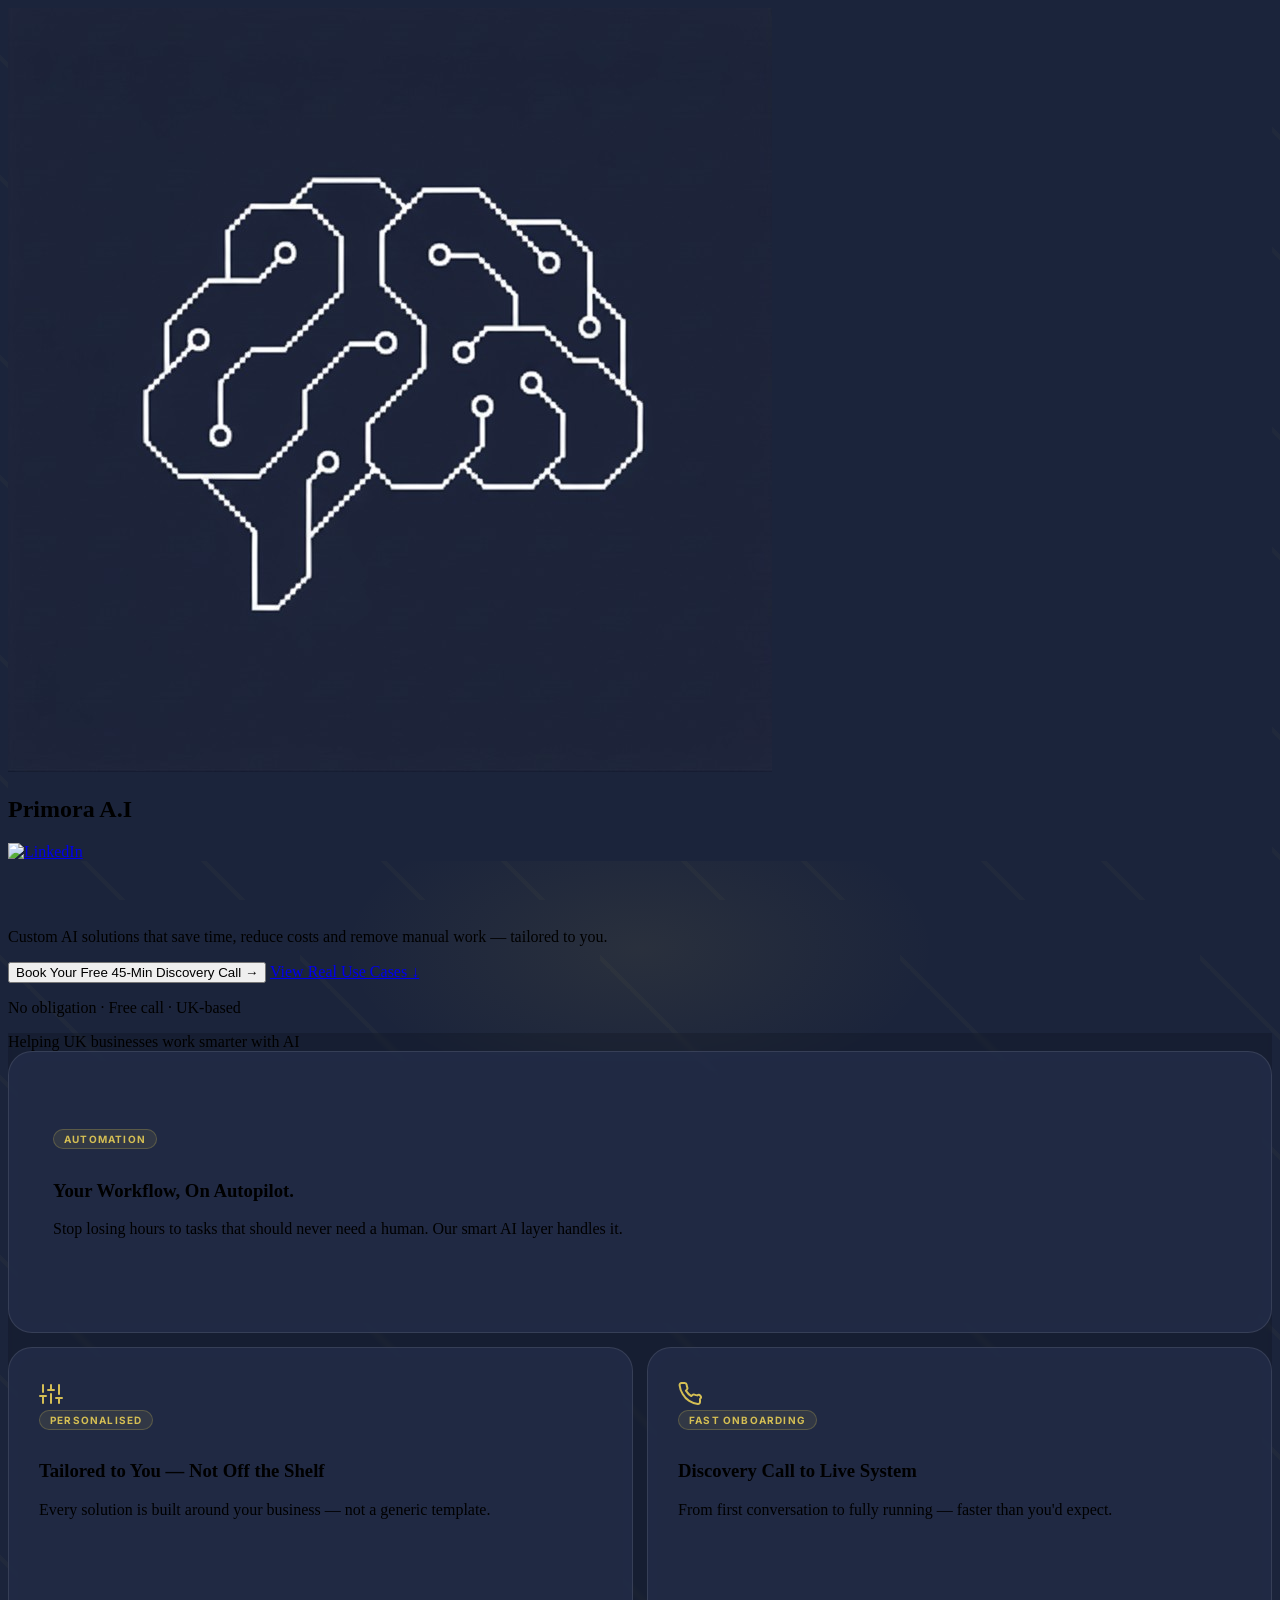
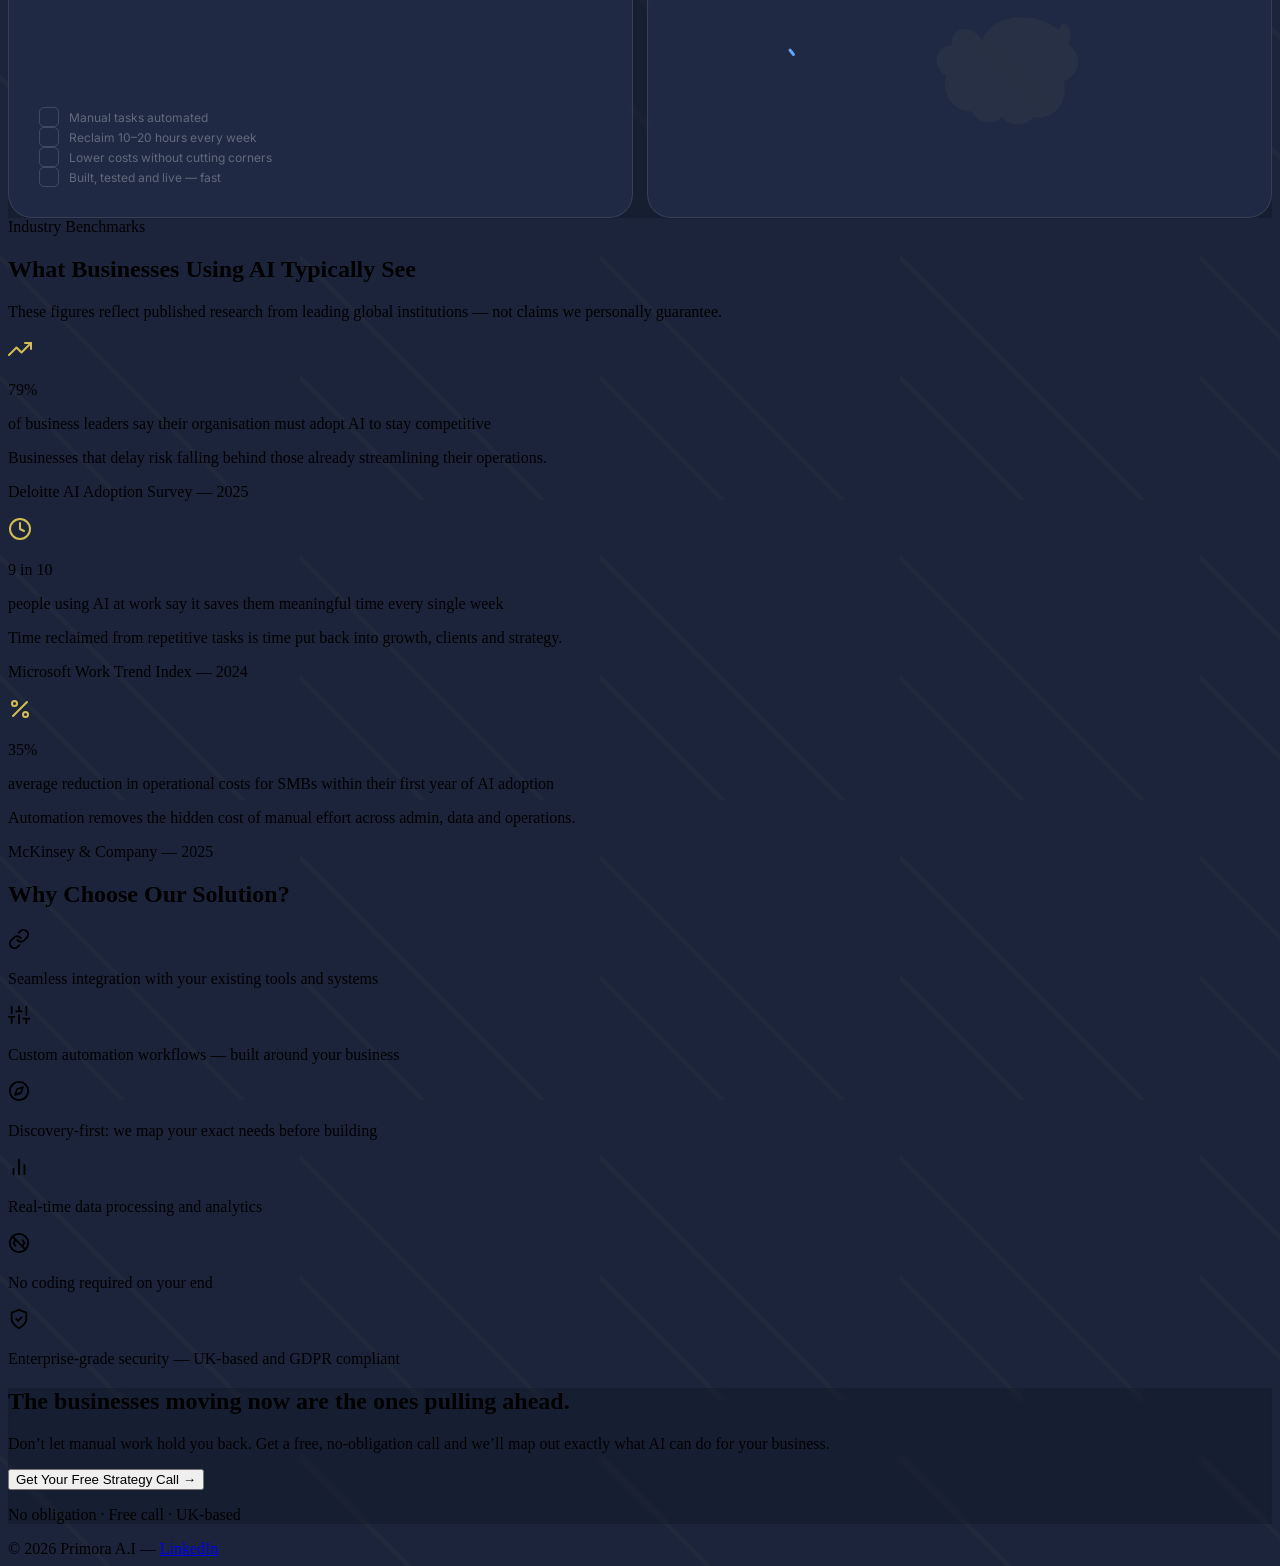
==== commit 57be1509: "fix: restore diagonal CSS bg lines (vertical scroll only), smaller logo, remove bgLines canvas" ====
--- a/index.html
+++ b/index.html
@@ -34,15 +34,12 @@
 
 <body class="animated-bg min-h-screen text-white">
 
-  <!-- Animated background lines -->
-  <canvas id="bgLines"></canvas>
-
   <!-- Header -->
   <header class="border-b border-[#D4BE54]/20 sticky top-0 z-50" style="background-color:#1b243b;">
-    <div class="max-w-6xl mx-auto px-6 py-4 flex items-center justify-between">
-      <div class="flex items-center gap-4">
-        <img src="Images/logo.jpg" alt="Primora AI" class="w-20 h-20 rounded-2xl" style="background-color:#1b243b;">
-        <h2 class="text-3xl font-black tracking-tight">
+    <div class="max-w-6xl mx-auto px-6 py-3 flex items-center justify-between">
+      <div class="flex items-center gap-3">
+        <img src="Images/logo.jpg" alt="Primora AI" class="w-12 h-12 rounded-xl" style="background-color:#1b243b;">
+        <h2 class="text-2xl font-black tracking-tight">
           <span class="text-white">Primora</span><span class="text-[#D4BE54]"> A.I</span>
         </h2>
       </div>
--- a/styles.css
+++ b/styles.css
@@ -1,150 +1,132 @@
 /* ── Animated background ── */
 .animated-bg {
-  background: linear-gradient(135deg,
-    #1b243b 0%,
-    #1e2d47 20%,
-    #232d4a 35%,
-    #1a2a42 50%,
-    #1b243b 65%,
-    #202c45 80%,
-    #1b243b 100%
+  background-color: #1b243b;
+  background-image: linear-gradient(45deg,
+    transparent 20%, rgba(212,190,84,0.03) 20%,
+    rgba(212,190,84,0.03) 21%, transparent 21%,
+    transparent 40%, rgba(212,190,84,0.03) 40%,
+    rgba(212,190,84,0.03) 41%, transparent 41%
   );
-  background-size: 400% 400%;
-  animation: bgShift 14s ease infinite;
-  position: relative;
+  background-size: 300px 300px;
+  animation: moveBackground 8s linear infinite;
+  overflow-x: hidden;
 }
-@keyframes bgShift {
-  0%   { background-position: 0% 50%; }
-  25%  { background-position: 50% 0%; }
-  50%  { background-position: 100% 50%; }
-  75%  { background-position: 50% 100%; }
-  100% { background-position: 0% 50%; }
+@keyframes moveBackground {
+  0%   { background-position: 0 0; }
+  100% { background-position: 0 300px; }
 }
 
-/* ── Background lines canvas ── */
-#bgLines {
-  position: fixed;
-  top: 0; left: 0;
-  width: 100%; height: 100%;
-  pointer-events: none;
-  z-index: 0;
-  opacity: 0.18;
-}
-body > *:not(#bgLines) { position: relative; z-index: 1; }
-
 /* ── Hero glow ── */
+.hero-glow { position: relative; }
 .hero-glow::before {
   content: '';
   position: absolute;
-  inset: 0;
-  background: radial-gradient(ellipse 80% 50% at 50% 0%, rgba(212,190,84,0.08) 0%, transparent 70%);
+  top: 50%; left: 50%;
+  transform: translate(-50%, -50%);
+  width: 600px; height: 300px;
+  background: radial-gradient(ellipse, rgba(212,190,84,0.08) 0%, transparent 70%);
   pointer-events: none;
+  z-index: -1;
 }
 
 /* ── Section band ── */
 .section-band {
-  background: rgba(35,45,74,0.4);
-  border-top: 1px solid rgba(255,255,255,0.05);
-  border-bottom: 1px solid rgba(255,255,255,0.05);
+  background: rgba(0,0,0,0.15);
+  backdrop-filter: blur(2px);
 }
 
 /* ── Bento grid ── */
 .bento-grid {
   display: grid;
   grid-template-columns: 1fr 1fr;
-  grid-template-rows: auto auto;
-  gap: 16px;
+  gap: 14px;
+  width: 100%;
 }
 .bento-card {
   background: rgba(35,45,74,0.8);
+  border: 1px solid rgba(255,255,255,0.1);
+  border-radius: 24px;
   backdrop-filter: blur(12px);
-  border: 1px solid rgba(255,255,255,0.08);
-  border-radius: 24px;
-  padding: 28px;
-  transition: border-color 0.3s, transform 0.3s;
+  transition: border-color 0.3s ease, transform 0.3s ease, box-shadow 0.3s ease;
+  overflow: hidden;
 }
 .bento-card:hover {
-  border-color: rgba(212,190,84,0.25);
+  border-color: rgba(212,190,84,0.4);
   transform: translateY(-2px);
+  box-shadow: 0 10px 40px rgba(212,190,84,0.08);
 }
 .bento-card-wide {
   grid-column: 1 / -1;
   display: flex;
   align-items: center;
-  gap: 32px;
+  gap: 24px;
+  padding: 40px 44px;
+  min-height: 200px;
 }
+.bento-card-wide .card-text { flex: 1; }
 .bento-card-half {
+  padding: 34px 30px 30px;
   display: flex;
   flex-direction: column;
   justify-content: space-between;
+  min-height: 210px;
 }
 .bento-tag {
   display: inline-block;
-  font-size: 0.65rem;
+  font-size: 10px;
   font-weight: 700;
-  letter-spacing: 0.1em;
+  letter-spacing: 0.12em;
   text-transform: uppercase;
   color: #D4BE54;
   background: rgba(212,190,84,0.1);
-  border: 1px solid rgba(212,190,84,0.2);
-  border-radius: 999px;
-  padding: 2px 10px;
-  margin-bottom: 10px;
+  border: 1px solid rgba(212,190,84,0.25);
+  border-radius: 20px;
+  padding: 3px 10px;
+  margin-bottom: 12px;
+  font-family: 'Inter', sans-serif;
 }
-.card-text { flex: 1; }
 
 /* ── Checklist ── */
 .check-item {
   display: flex;
   align-items: center;
   gap: 10px;
-  font-size: 0.82rem;
-  font-weight: 600;
-  color: rgba(255,255,255,0.55);
-  padding: 6px 10px;
-  border-radius: 8px;
-  border: 1px solid rgba(96,165,250,0.25);
-  transition: all 0.3s;
+  font-size: 12px;
+  color: rgba(255,255,255,0.3);
+  transition: color 0.4s ease;
+  font-family: 'Inter', sans-serif;
 }
-.check-item.done {
-  color: rgba(255,255,255,0.9);
-  border-color: rgba(96,165,250,0.5);
-  background: rgba(96,165,250,0.06);
-}
+.check-item.done { color: rgba(255,255,255,0.7); }
 .check-box {
-  width: 18px;
-  height: 18px;
-  border-radius: 4px;
-  border: 1.5px solid rgba(96,165,250,0.4);
-  display: flex;
-  align-items: center;
-  justify-content: center;
-  font-size: 11px;
+  width: 18px; height: 18px;
+  border: 1.5px solid rgba(255,255,255,0.15);
+  border-radius: 5px;
+  display: flex; align-items: center; justify-content: center;
+  font-size: 10px;
   flex-shrink: 0;
-  color: #D4BE54;
-  transition: all 0.3s;
+  transition: background 0.3s, border-color 0.3s, color 0.3s;
 }
 .check-item.done .check-box {
   background: rgba(212,190,84,0.15);
   border-color: #D4BE54;
+  color: #D4BE54;
 }
 
 /* ── Doodle wrap ── */
 .doodle-wrap {
-  margin-top: 16px;
-  display: flex;
-  justify-content: center;
+  margin-top: 18px;
   width: 100%;
+  padding: 0 2px;
 }
-#storyDoodle {
+.doodle-wrap svg {
   width: 100%;
-  max-width: 100%;
   height: auto;
-  min-height: 90px;
+  overflow: visible;
 }
 
 /* ── Responsive ── */
 @media (max-width: 640px) {
   .bento-grid { grid-template-columns: 1fr; }
-  .bento-card-wide { flex-direction: column; }
+  .bento-card-wide { flex-direction: column; padding: 28px 24px; }
+  .bento-card-wide canvas { width: 100% !important; height: 140px !important; }
 }
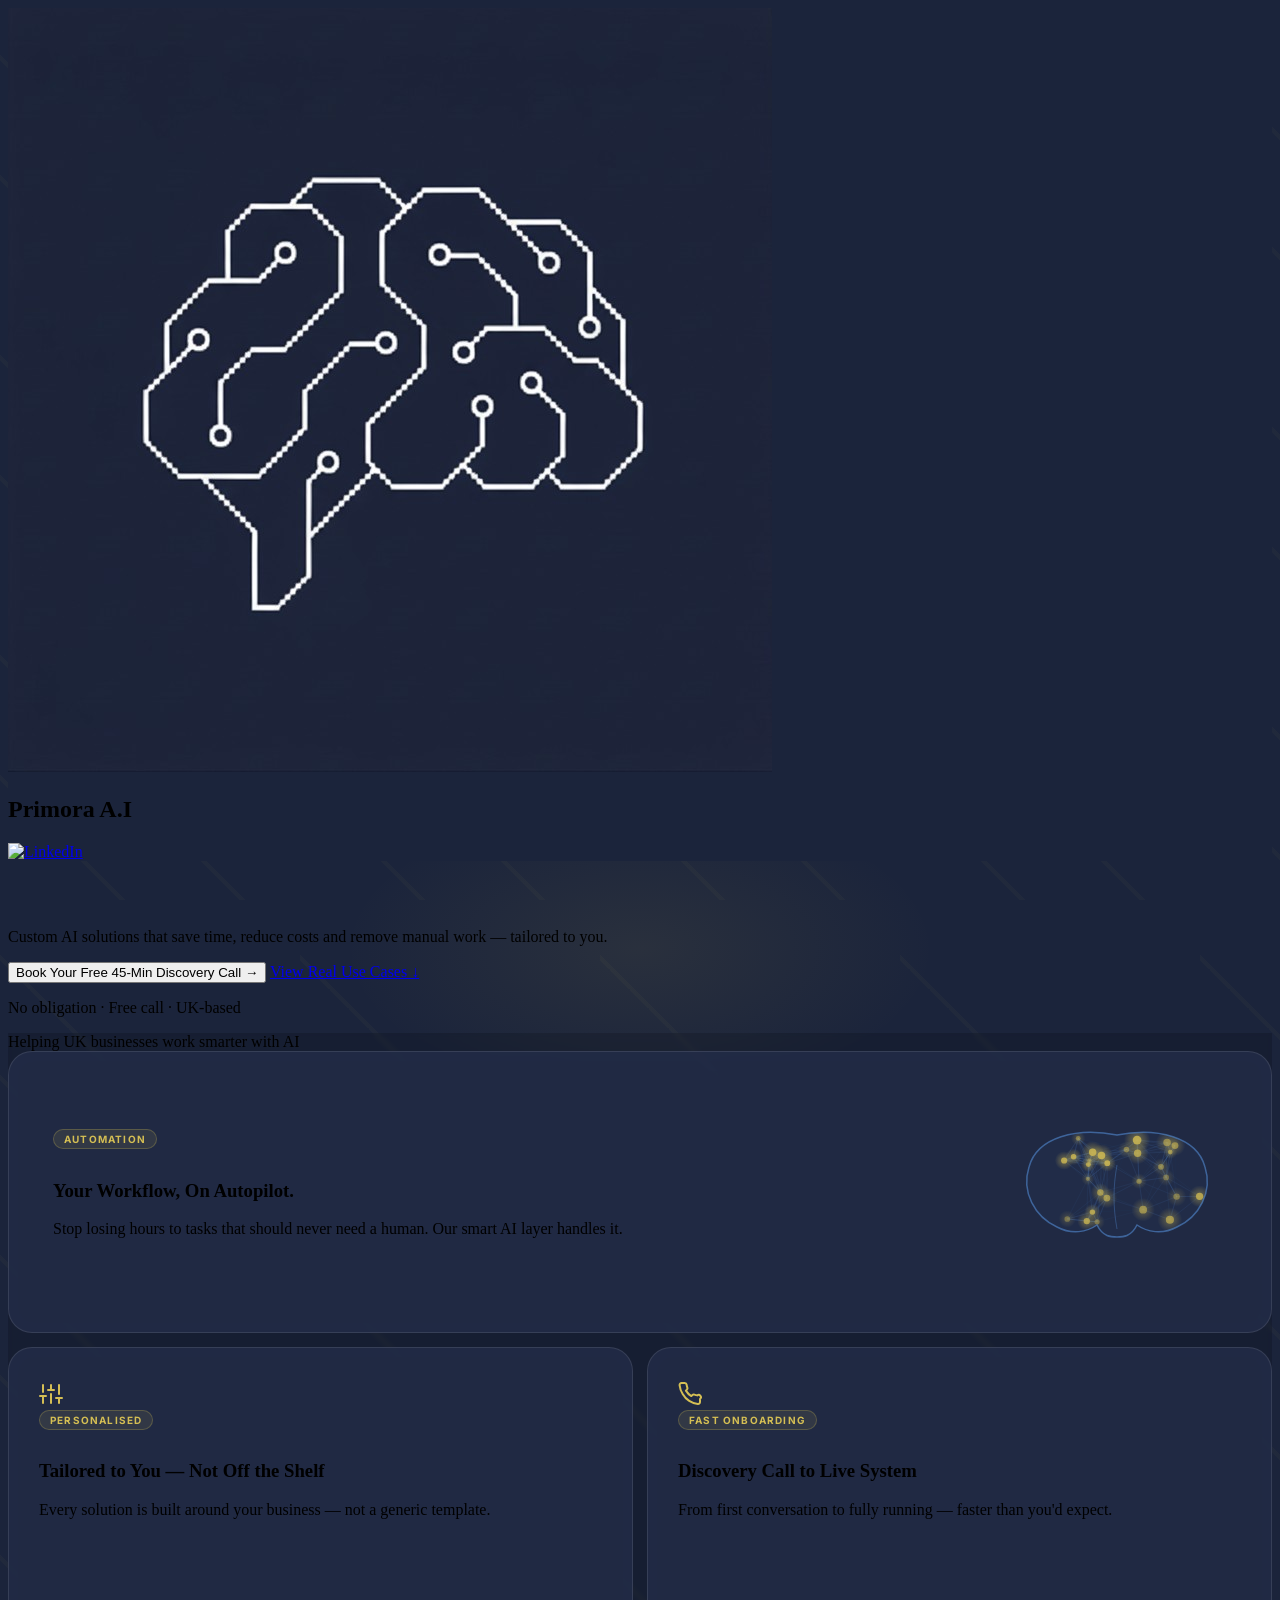
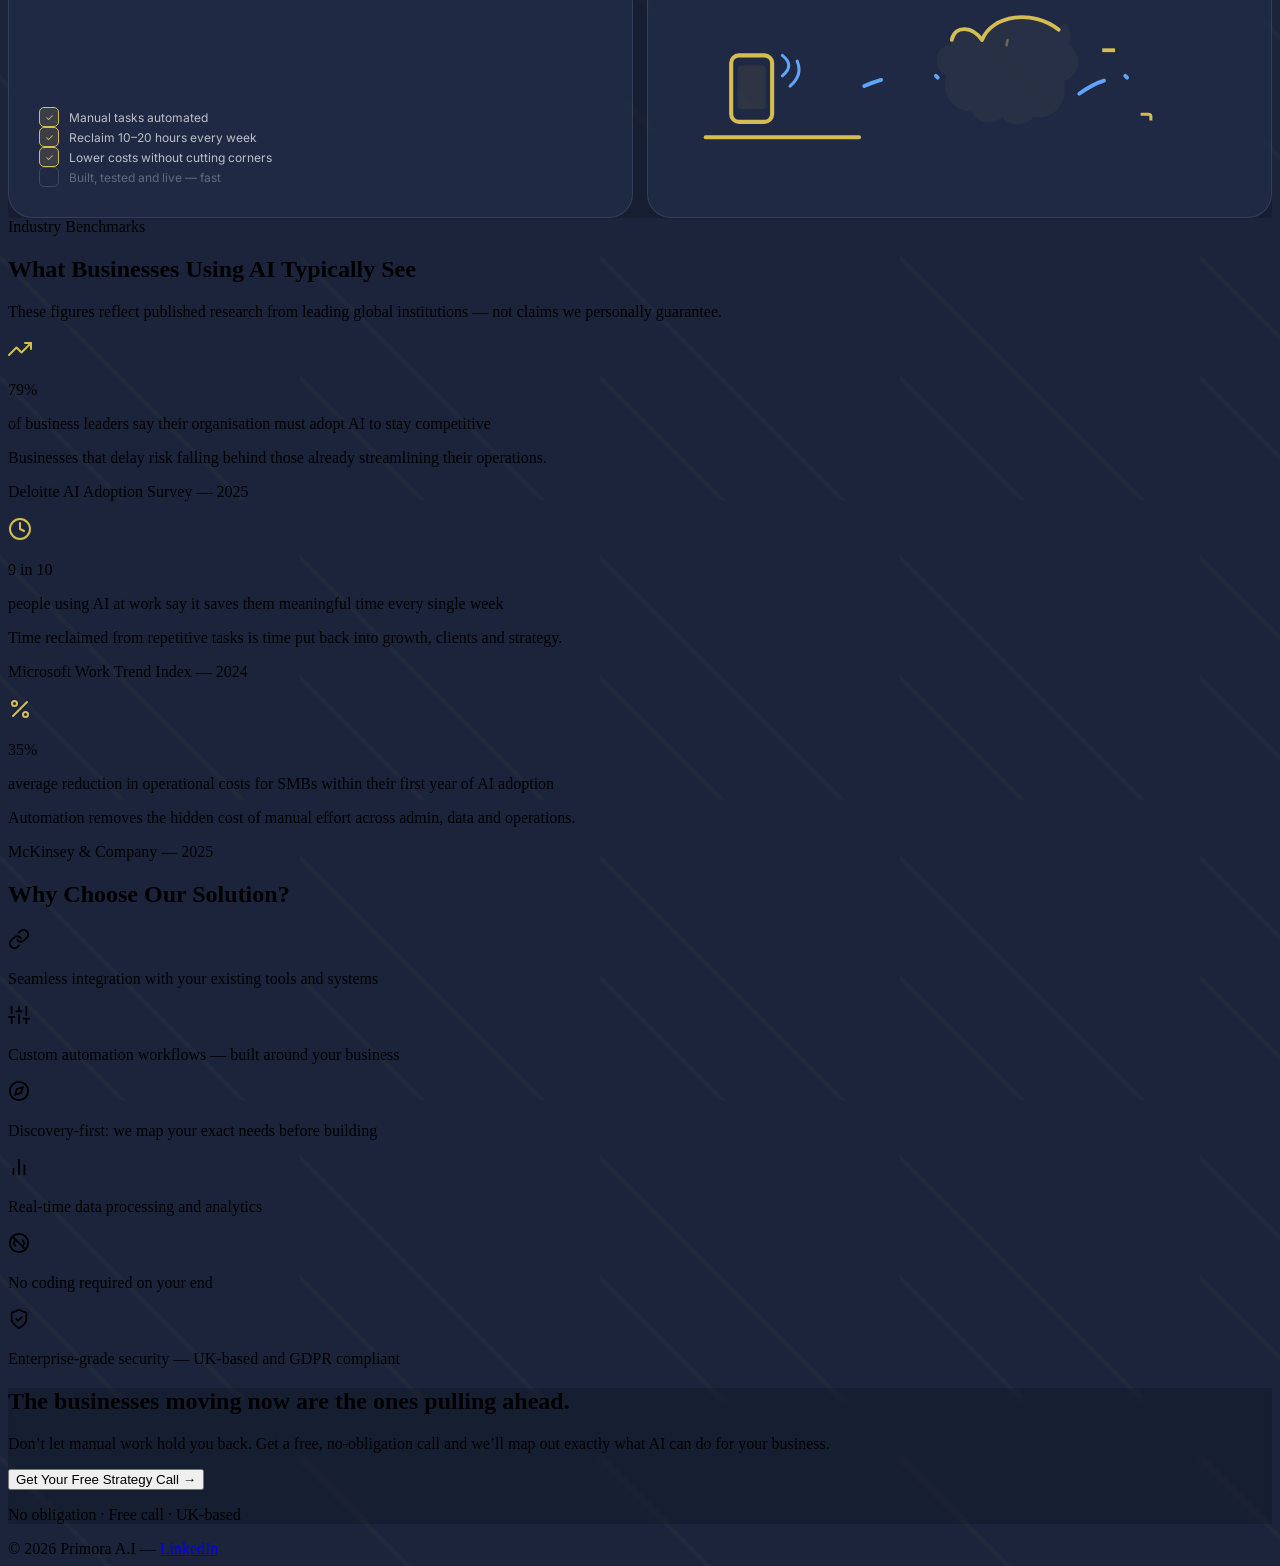
==== commit cf706ff3: "fix: hero description box matches card style bg-[#232d4a]/80, logo overflow-hidden ring-0" ====
--- a/index.html
+++ b/index.html
@@ -38,7 +38,7 @@
   <header class="border-b border-[#D4BE54]/20 sticky top-0 z-50" style="background-color:#1b243b;">
     <div class="max-w-6xl mx-auto px-6 py-3 flex items-center justify-between">
       <div class="flex items-center gap-3">
-        <img src="Images/logo.jpg" alt="Primora AI" class="w-12 h-12 rounded-xl" style="background-color:#1b243b;">
+        <img src="Images/logo.jpg" alt="Primora AI" class="w-12 h-12 rounded-xl overflow-hidden ring-0 outline-none border-0" style="background-color:#1b243b;">
         <h2 class="text-2xl font-black tracking-tight">
           <span class="text-white">Primora</span><span class="text-[#D4BE54]"> A.I</span>
         </h2>
@@ -58,7 +58,7 @@
         <span class="auto-type-2"></span>
       </h1>
       <p data-aos="fade-up" data-aos-delay="200"
-         class="text-lg md:text-xl text-white/90 font-medium mb-12 max-w-2xl mx-auto bg-white/5 backdrop-blur-sm border border-white/10 px-8 py-5 rounded-2xl leading-relaxed">
+         class="text-lg md:text-xl text-white/90 font-medium mb-12 max-w-2xl mx-auto bg-[#232d4a]/80 backdrop-blur-md border border-white/10 px-8 py-5 rounded-2xl leading-relaxed">
         Custom AI solutions that <span class="text-[#D4BE54] font-semibold">save time</span>,
         <span class="text-[#60A5FA] font-semibold">reduce costs</span> and remove manual work &mdash;
         <span class="text-[#D4BE54] font-semibold">tailored to you</span>.
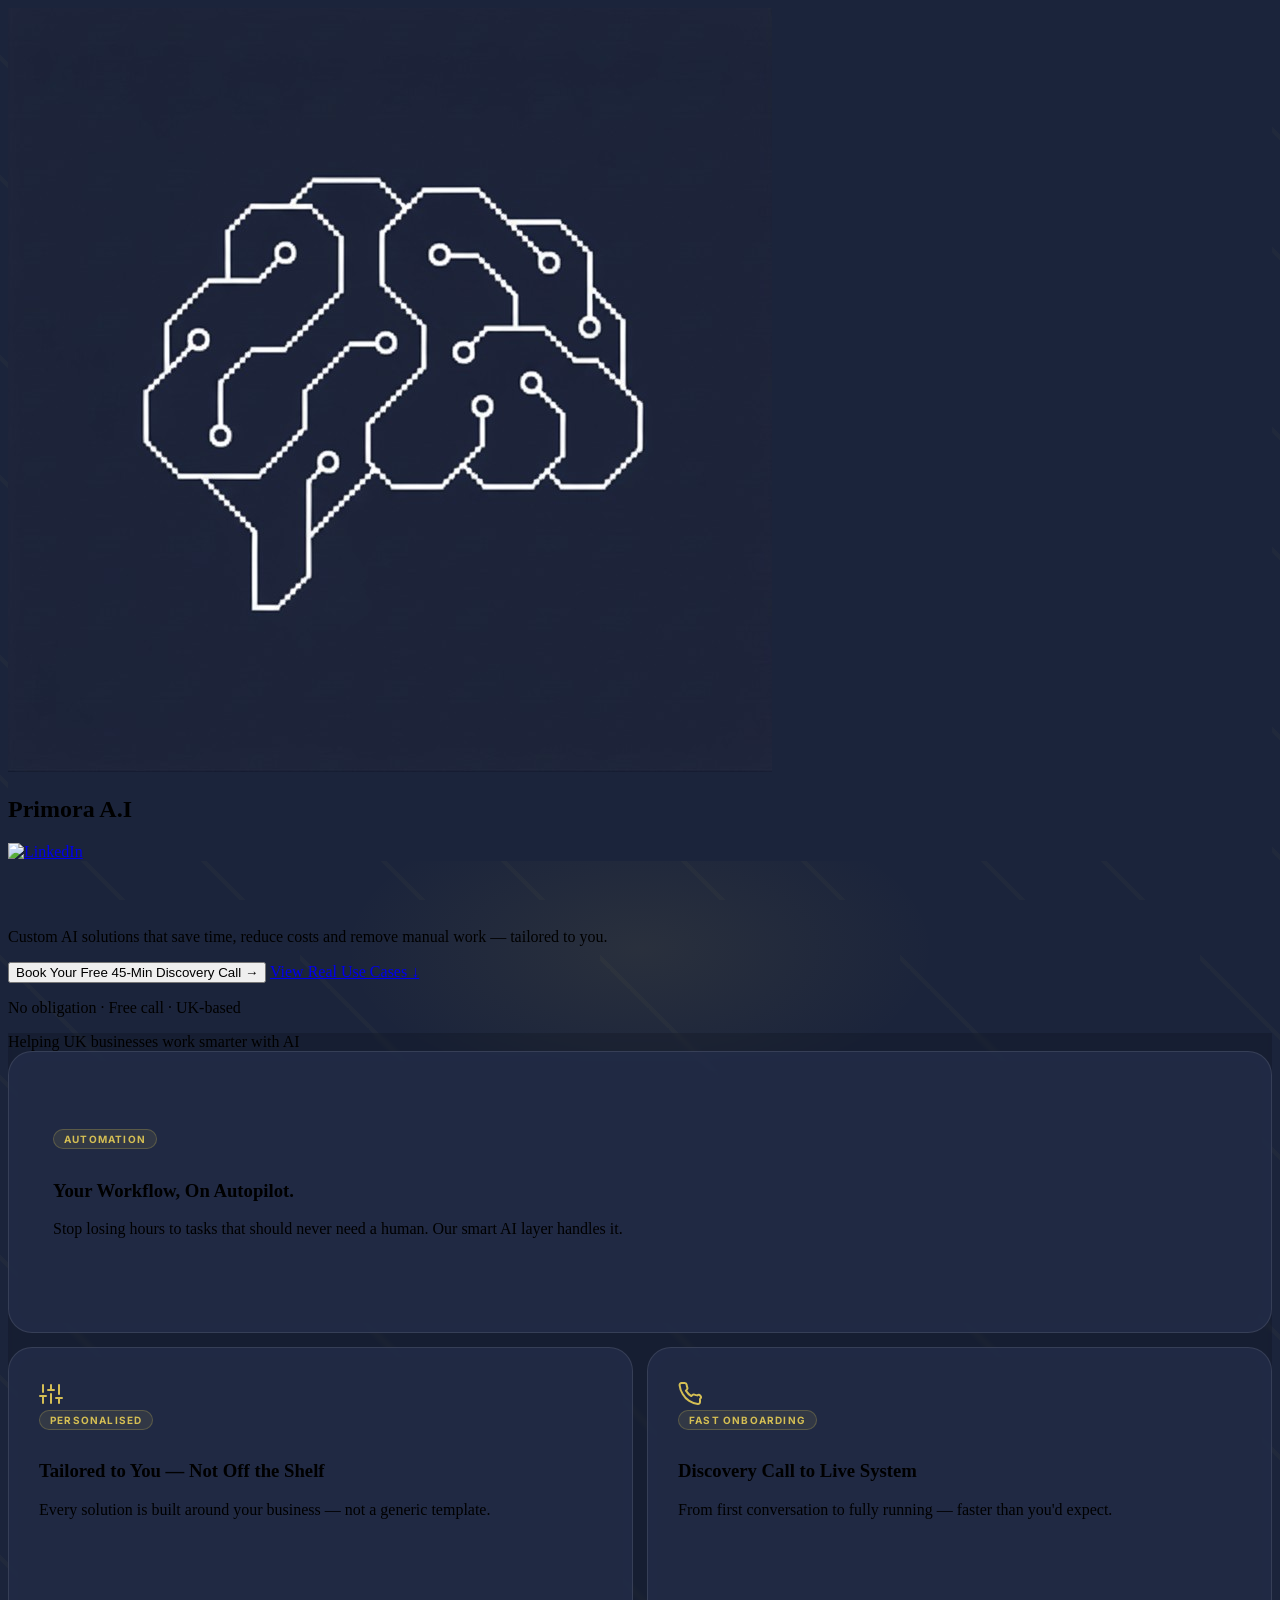
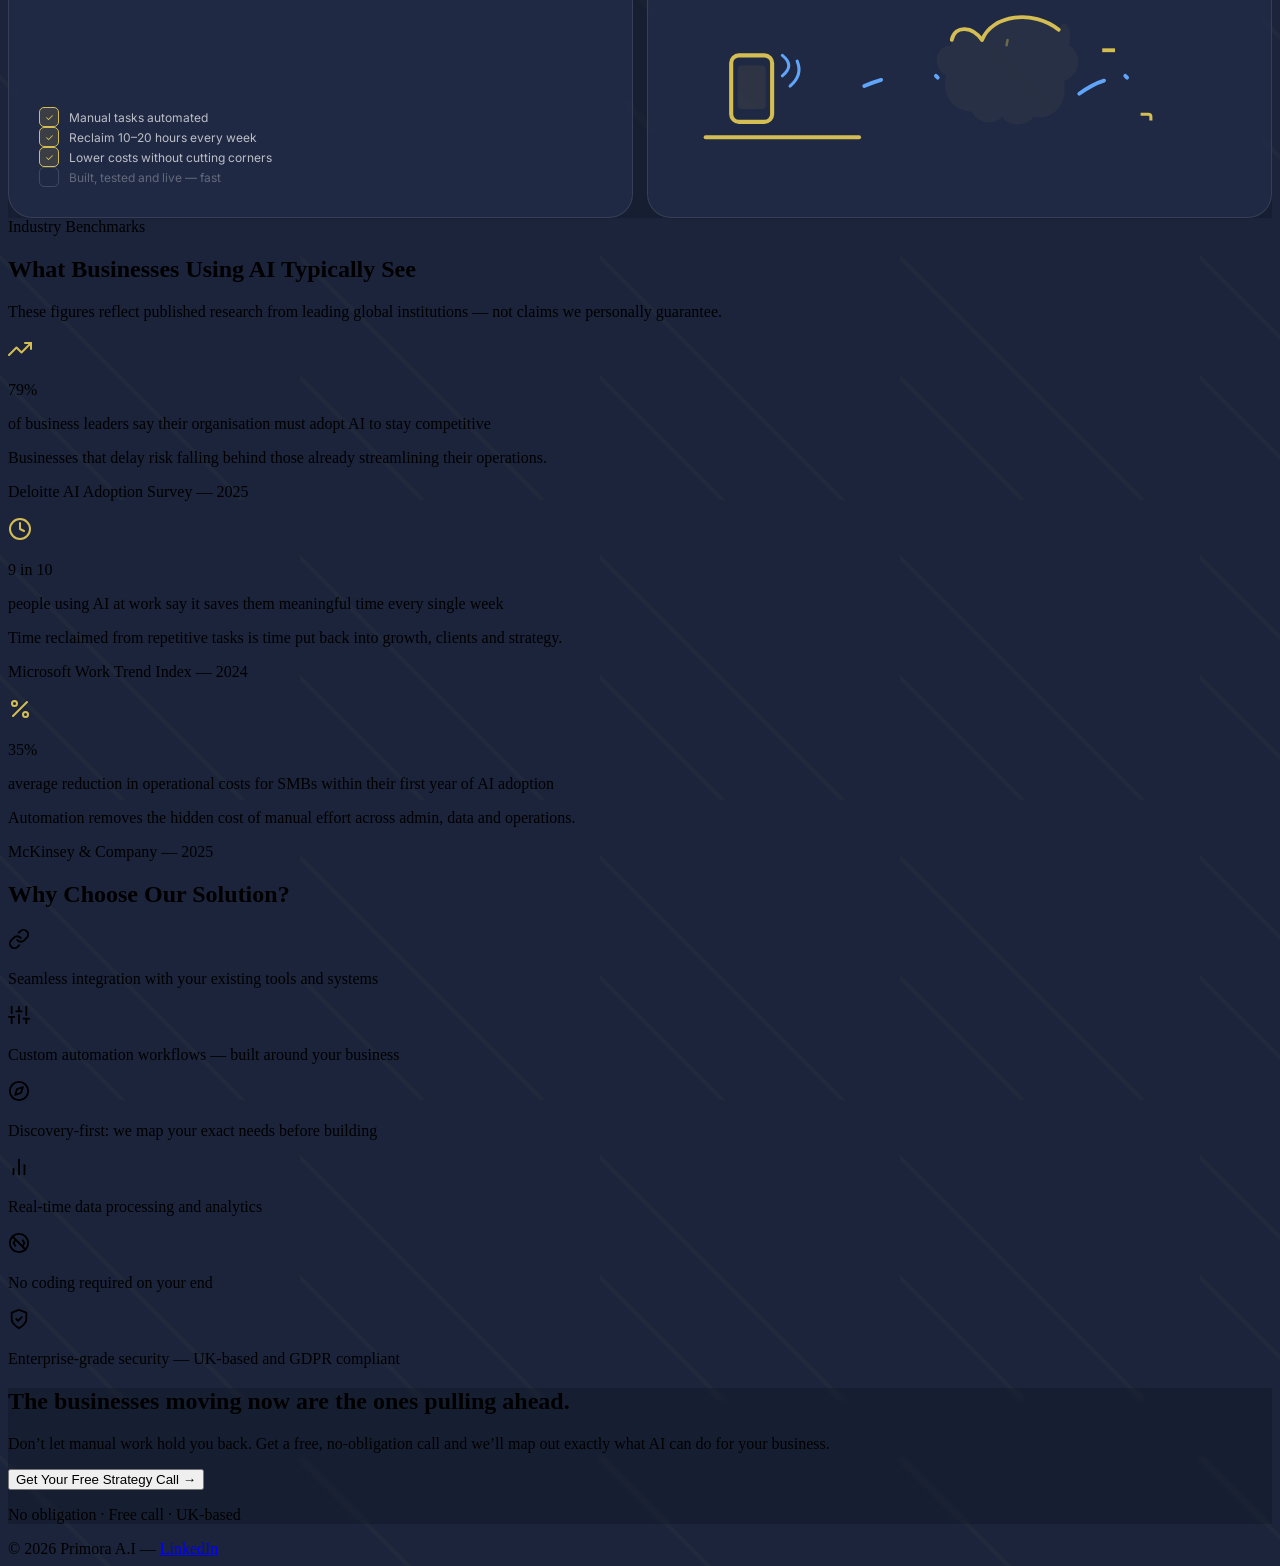
==== commit 7b5aa71f: "fix: mobile overflow, fluid canvas, polished card-1 on small screens" ====
--- a/index.html
+++ b/index.html
@@ -50,7 +50,7 @@
   </header>
 
   <!-- Hero -->
-  <section class="text-center py-28 hero-glow relative">
+  <section class="text-center py-28 hero-glow relative overflow-hidden">
     <div class="max-w-6xl mx-auto px-6">
       <h1 data-aos="fade-up" data-aos-duration="900"
           class="text-5xl md:text-7xl font-black tracking-tight leading-tight mb-8">
@@ -96,8 +96,9 @@
             <h3 class="text-xl font-black mb-2">Your Workflow, <span class="text-[#D4BE54]">On Autopilot</span>.</h3>
             <p class="text-sm leading-relaxed">Stop losing hours to tasks that should never need a human. Our smart AI layer handles it.</p>
           </div>
-          <canvas id="nodeCanvas" width="220" height="150"
-                  style="width:220px;height:150px;flex-shrink:0;border-radius:12px;opacity:0.95;"></canvas>
+          <div class="canvas-wrap">
+            <canvas id="nodeCanvas" width="220" height="150"></canvas>
+          </div>
         </div>
         <!-- Card 2: Checklist ticker -->
         <div class="bento-card bento-card-half" data-aos="fade-up" data-aos-delay="150">
--- a/styles.css
+++ b/styles.css
@@ -10,6 +10,10 @@
   background-size: 300px 300px;
   animation: moveBackground 8s linear infinite;
   overflow-x: hidden;
+}
+html, body {
+  overflow-x: hidden;
+  max-width: 100%;
 }
 @keyframes moveBackground {
   0%   { background-position: 0 0; }
@@ -63,7 +67,7 @@
   padding: 40px 44px;
   min-height: 200px;
 }
-.bento-card-wide .card-text { flex: 1; }
+.bento-card-wide .card-text { flex: 1; min-width: 0; }
 .bento-card-half {
   padding: 34px 30px 30px;
   display: flex;
@@ -84,6 +88,22 @@
   padding: 3px 10px;
   margin-bottom: 12px;
   font-family: 'Inter', sans-serif;
+}
+
+/* ── Canvas wrapper — fluid on all screens ── */
+.canvas-wrap {
+  flex-shrink: 0;
+  width: 220px;
+  max-width: 100%;
+  border-radius: 12px;
+  overflow: hidden;
+  line-height: 0;
+}
+.canvas-wrap canvas {
+  display: block;
+  width: 100%;
+  height: auto;
+  border-radius: 12px;
 }
 
 /* ── Checklist ── */
@@ -124,9 +144,27 @@
   overflow: visible;
 }
 
-/* ── Responsive ── */
+/* ── Mobile ── */
 @media (max-width: 640px) {
   .bento-grid { grid-template-columns: 1fr; }
-  .bento-card-wide { flex-direction: column; padding: 28px 24px; }
-  .bento-card-wide canvas { width: 100% !important; height: 140px !important; }
+  .bento-card-wide {
+    flex-direction: column;
+    align-items: flex-start;
+    padding: 26px 22px;
+    gap: 20px;
+  }
+  .canvas-wrap {
+    width: 100%;
+    height: 130px;
+  }
+  .canvas-wrap canvas {
+    height: 130px;
+    width: 100% !important;
+  }
+  .bento-card-half {
+    padding: 26px 22px 22px;
+    min-height: unset;
+  }
+  /* Prevent hero description box from overflowing */
+  section.hero-glow .max-w-6xl { overflow: hidden; }
 }
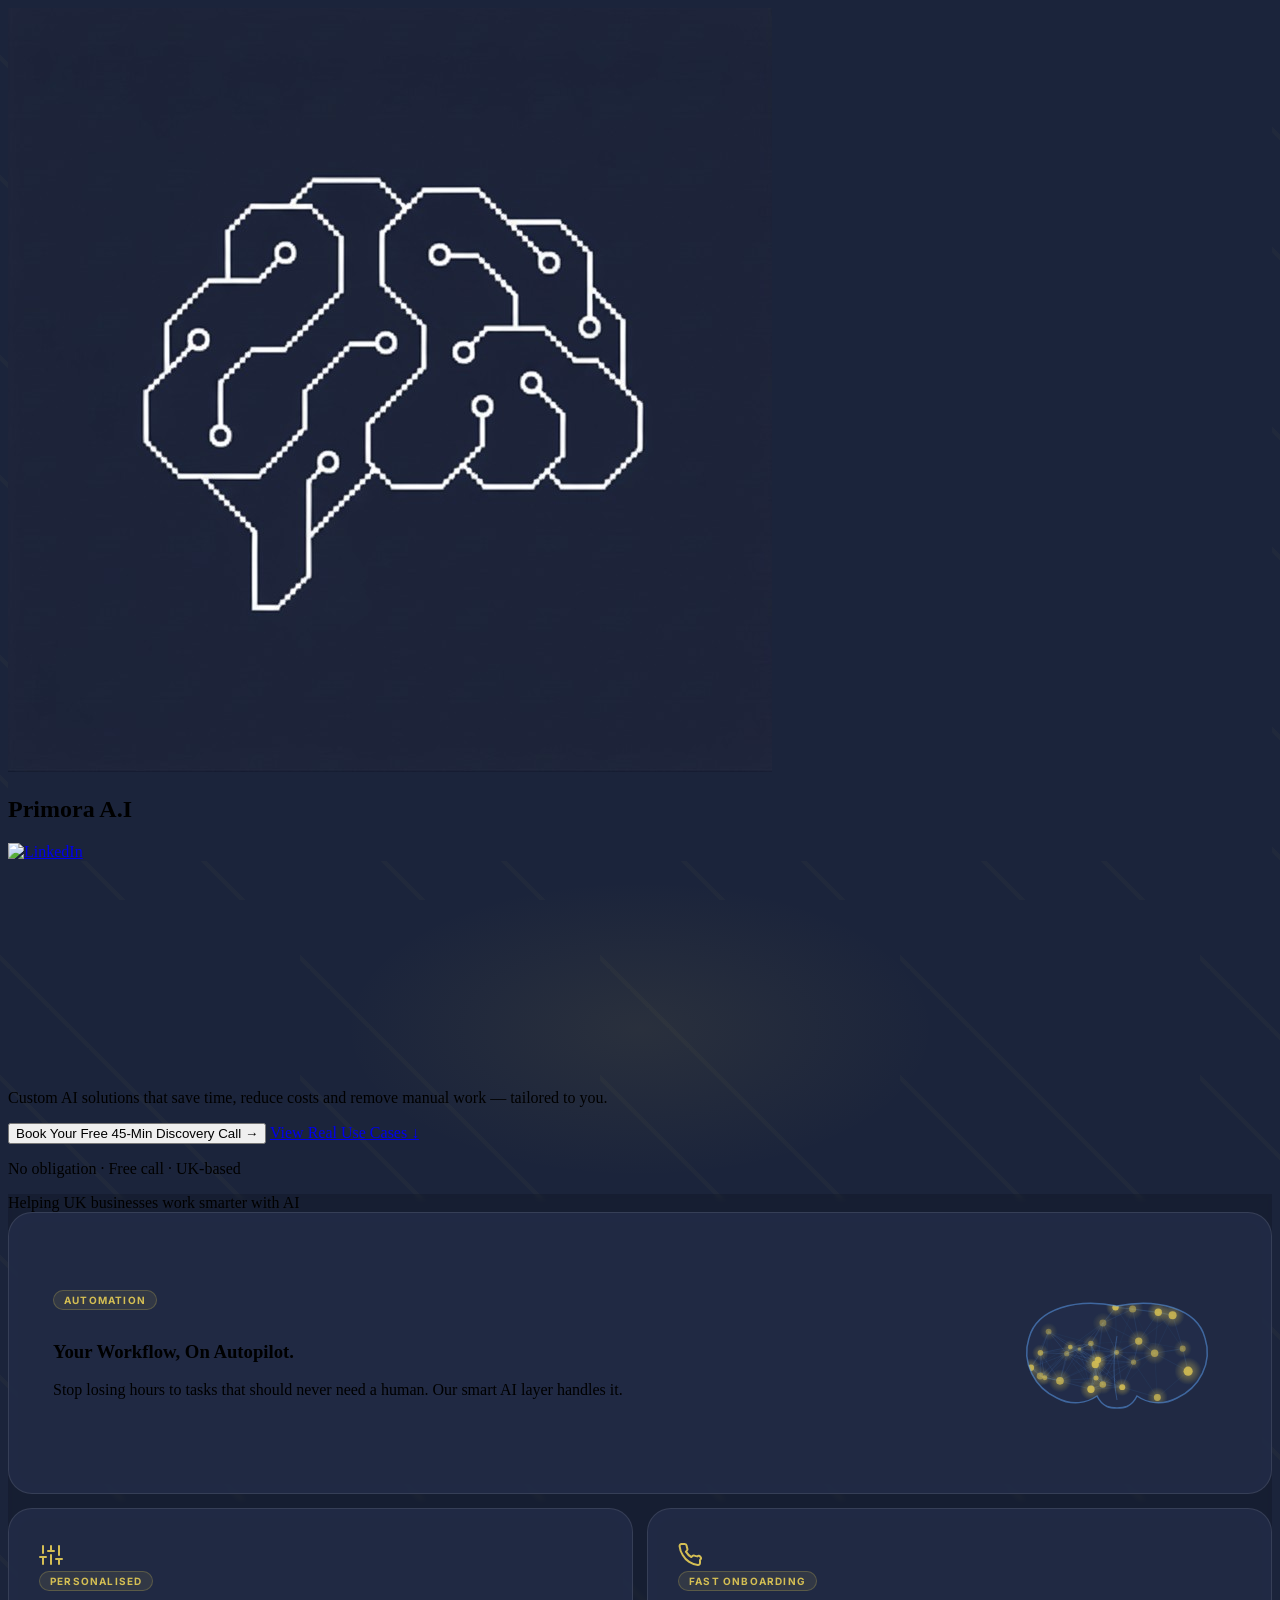
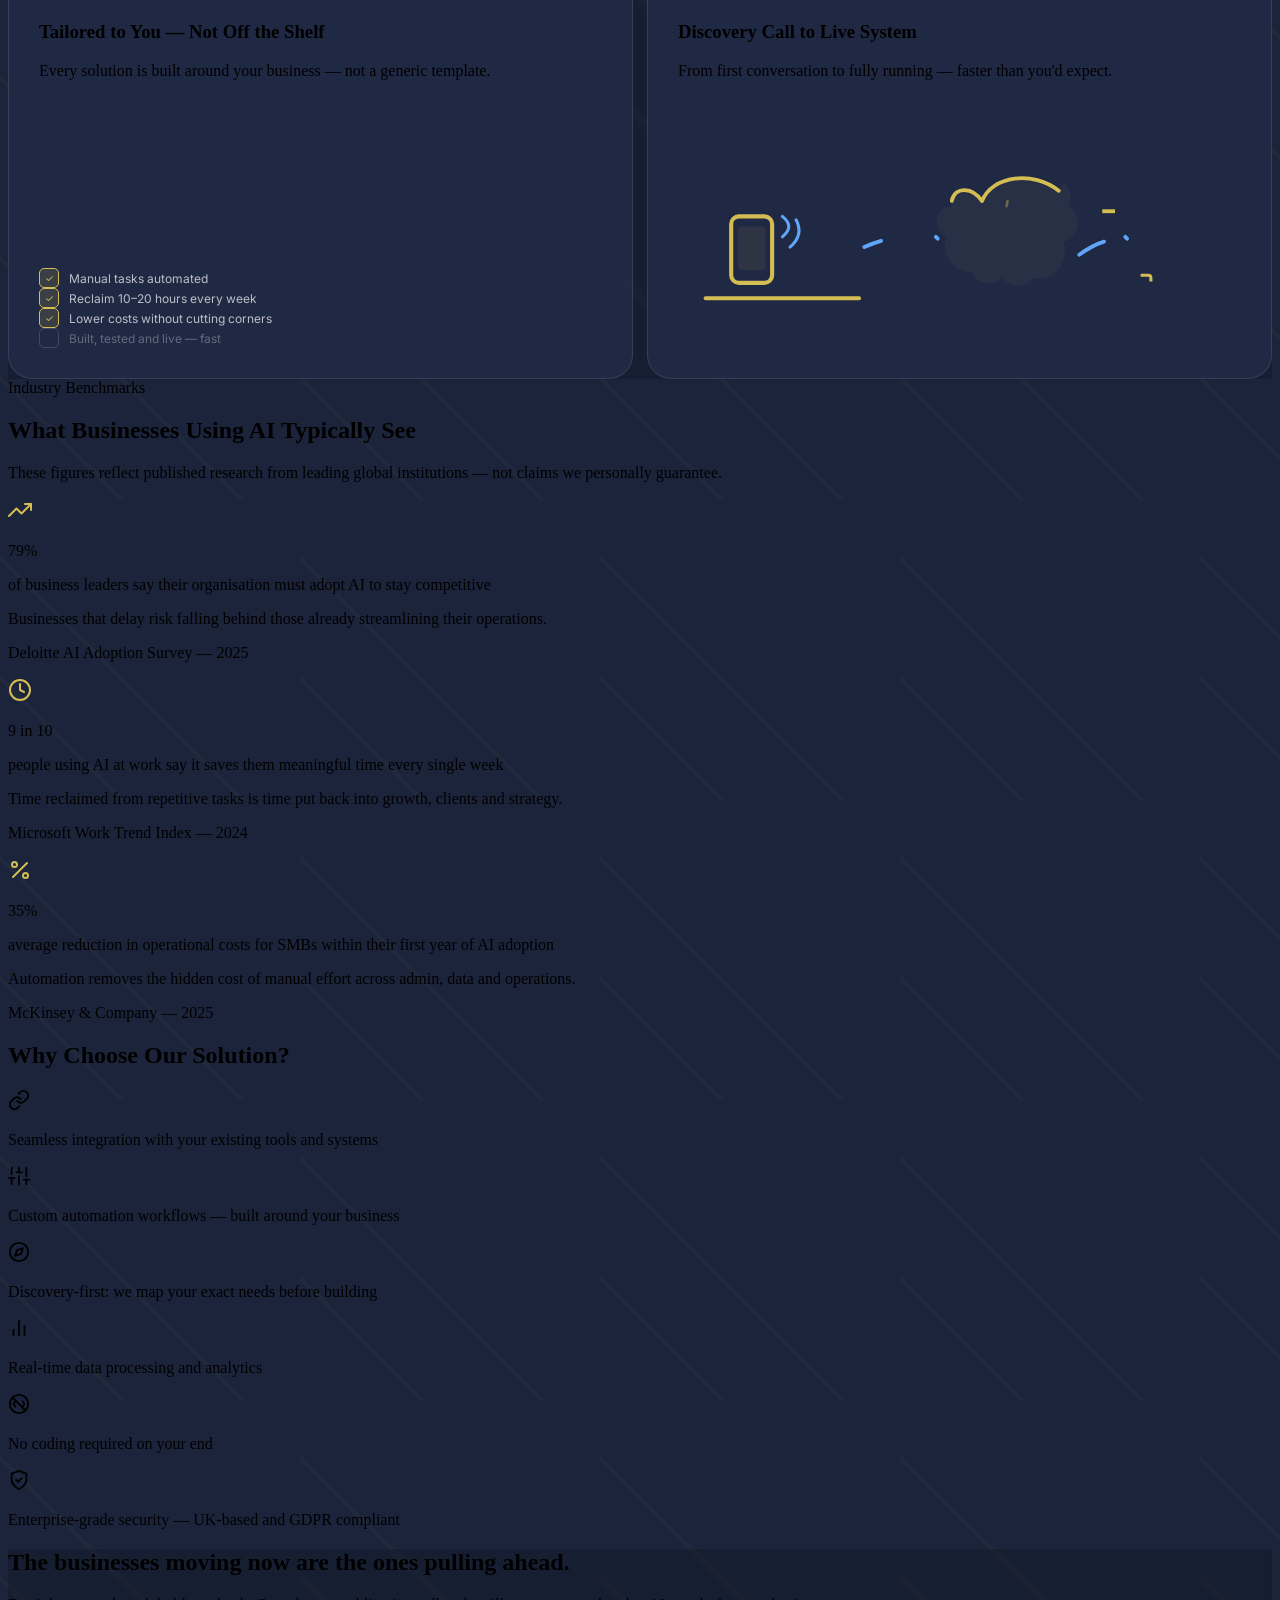
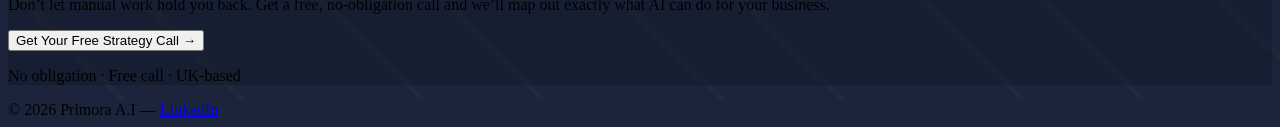
==== commit 55cf2ae7: "fix: reserve h1 height in CSS at all breakpoints — Typed.js never shifts layout" ====
--- a/index.html
+++ b/index.html
@@ -52,8 +52,9 @@
   <!-- Hero -->
   <section class="text-center py-28 hero-glow relative overflow-hidden">
     <div class="max-w-6xl mx-auto px-6">
+      <!-- auto-type-h1 class reserves two-line height in CSS before Typed.js starts -->
       <h1 data-aos="fade-up" data-aos-duration="900"
-          class="text-5xl md:text-7xl font-black tracking-tight leading-tight mb-8">
+          class="auto-type-h1 text-5xl md:text-7xl font-black tracking-tight leading-tight mb-8">
         <span class="auto-type-1"></span><br>
         <span class="auto-type-2"></span>
       </h1>
--- a/styles.css
+++ b/styles.css
@@ -31,6 +31,20 @@
   background: radial-gradient(ellipse, rgba(212,190,84,0.08) 0%, transparent 70%);
   pointer-events: none;
   z-index: -1;
+}
+
+/* ── Hero h1: pre-reserve two lines of space so Typed.js never causes layout shift ──
+   Formula: font-size × line-height (leading-tight = 1.25) × 2 lines
+   Mobile  : text-5xl  = 3rem    → 3   × 1.25 × 2 = 7.5rem
+   Desktop : text-7xl  = 4.5rem  → 4.5 × 1.25 × 2 = 11.25rem
+*/
+h1.auto-type-h1 {
+  min-height: 7.5rem;   /* mobile: 2 lines @ text-5xl leading-tight */
+}
+@media (min-width: 768px) {
+  h1.auto-type-h1 {
+    min-height: 11.25rem; /* desktop: 2 lines @ text-7xl leading-tight */
+  }
 }
 
 /* ── Section band ── */
@@ -90,7 +104,7 @@
   font-family: 'Inter', sans-serif;
 }
 
-/* ── Canvas wrapper — fluid on all screens ── */
+/* ── Canvas wrapper ── */
 .canvas-wrap {
   flex-shrink: 0;
   width: 220px;
@@ -98,6 +112,8 @@
   border-radius: 12px;
   overflow: hidden;
   line-height: 0;
+  will-change: transform;
+  transform: translateZ(0);
 }
 .canvas-wrap canvas {
   display: block;
@@ -147,24 +163,53 @@
 /* ── Mobile ── */
 @media (max-width: 640px) {
   .bento-grid { grid-template-columns: 1fr; }
+
   .bento-card-wide {
     flex-direction: column;
     align-items: flex-start;
     padding: 26px 22px;
     gap: 20px;
   }
-  .canvas-wrap {
-    width: 100%;
-    height: 130px;
-  }
-  .canvas-wrap canvas {
-    height: 130px;
-    width: 100% !important;
-  }
+
+  .canvas-wrap { width: 100%; }
+
   .bento-card-half {
     padding: 26px 22px 22px;
     min-height: unset;
   }
-  /* Prevent hero description box from overflowing */
+
+  .doodle-wrap { margin-top: 16px; }
+  .doodle-wrap svg { min-height: 100px; }
+
+  /* Card body text */
+  .bento-card p.text-sm,
+  .bento-card-half p.text-sm {
+    font-size: 14px !important;
+    font-weight: 600 !important;
+    color: rgba(255,255,255,0.85) !important;
+    line-height: 1.65 !important;
+  }
+  .bento-card h3 { font-size: 18px !important; }
+
+  /* Checklist */
+  .check-item {
+    font-size: 13px;
+    font-weight: 600;
+    color: rgba(255,255,255,0.5);
+  }
+  .check-item.done { color: rgba(255,255,255,0.85); }
+
+  /* Stats + Why Choose grey text */
+  .rounded-3xl p.text-sm {
+    font-size: 13px !important;
+    font-weight: 600 !important;
+    color: rgba(255,255,255,0.8) !important;
+  }
+  .rounded-2xl p.text-sm {
+    font-size: 13px !important;
+    font-weight: 600 !important;
+    color: rgba(255,255,255,0.85) !important;
+  }
+
   section.hero-glow .max-w-6xl { overflow: hidden; }
 }
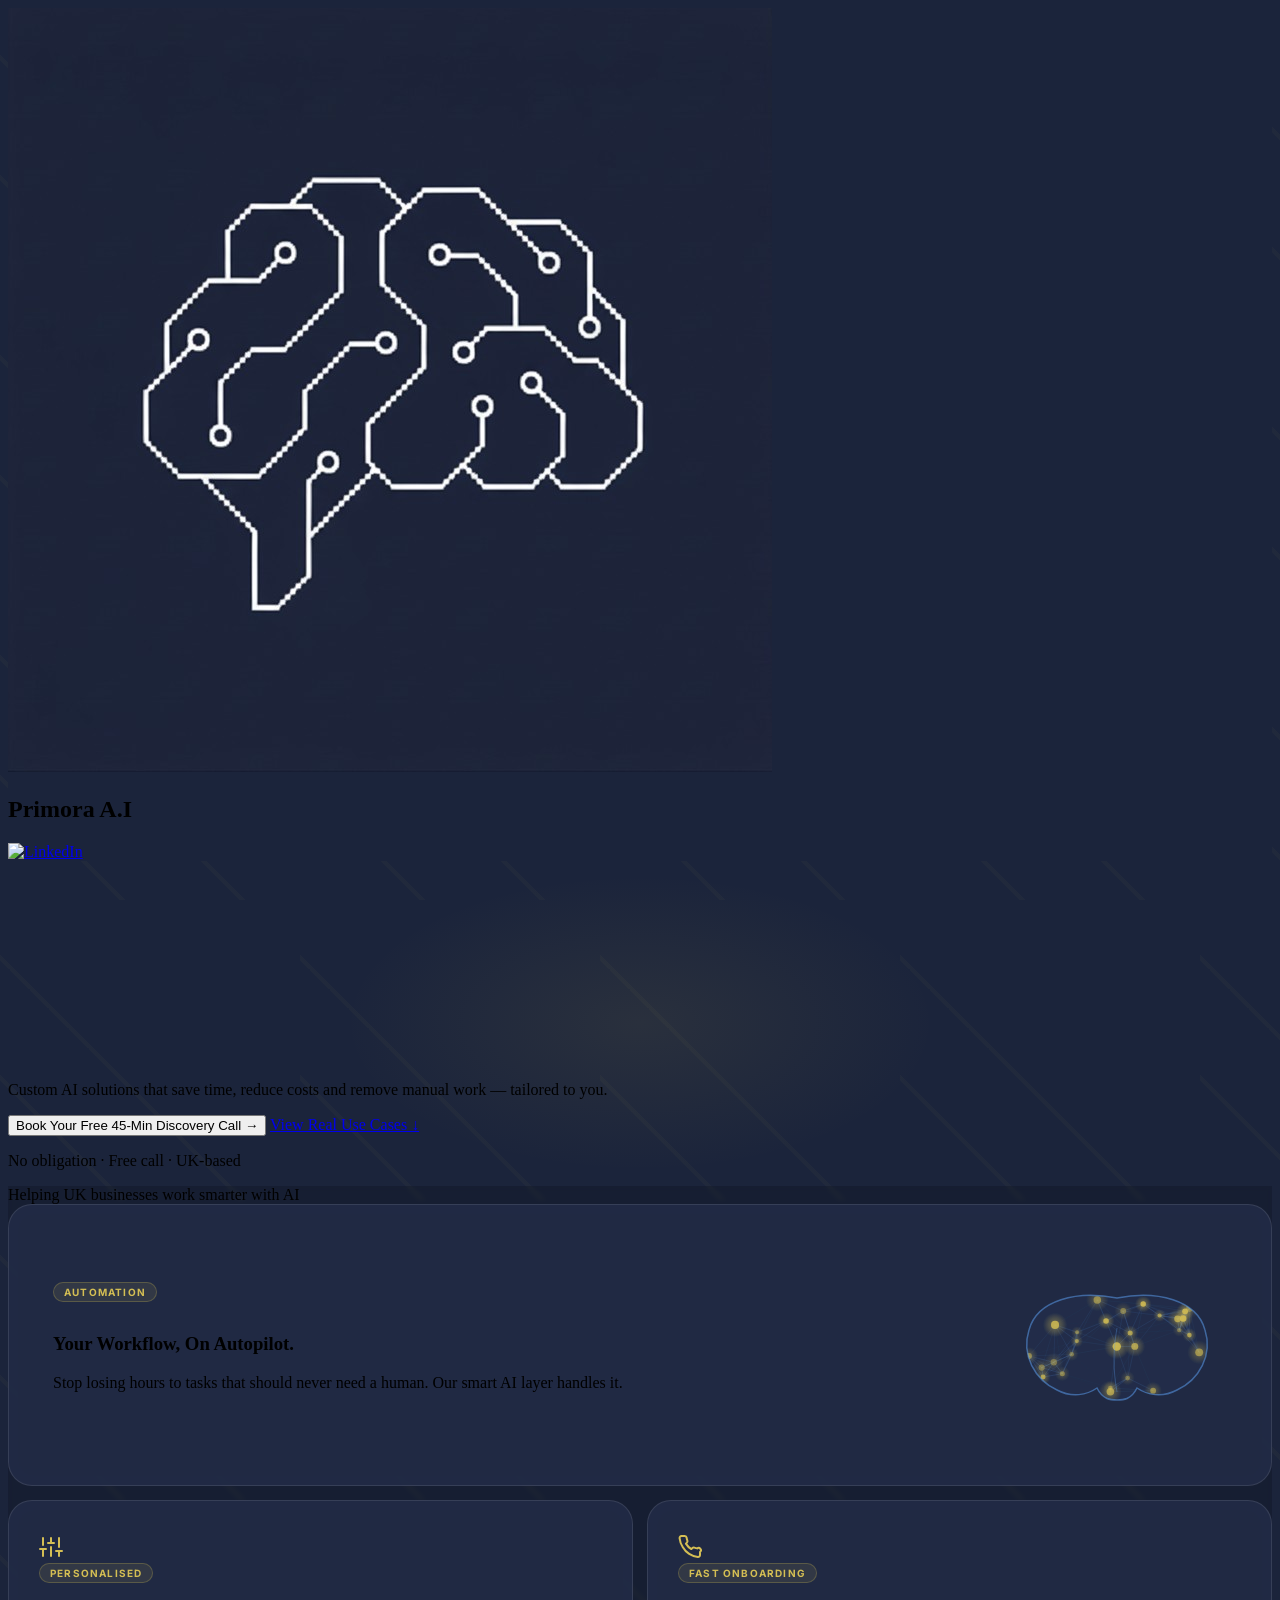
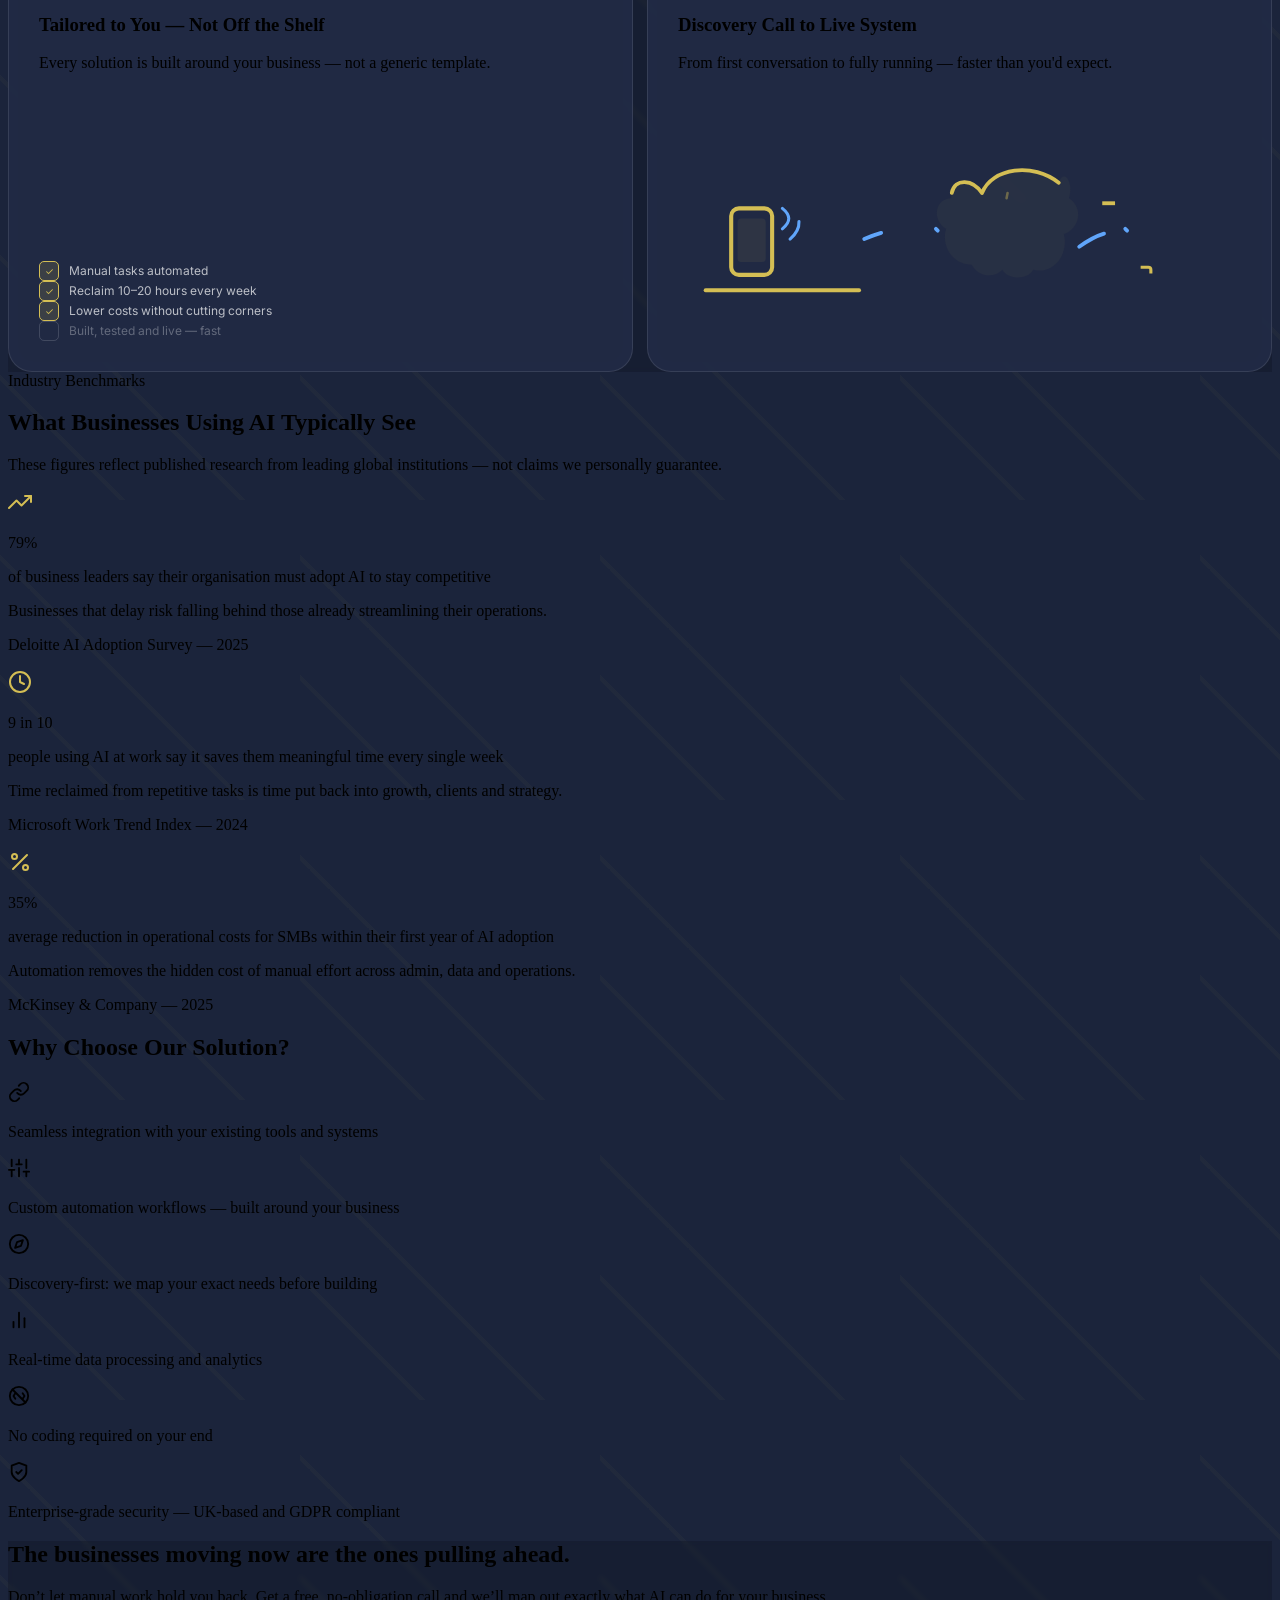
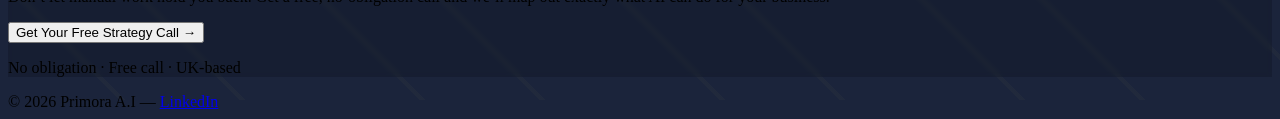
==== commit 541db1d1: "seo: add title, meta description, robots and OG tags" ====
--- a/index.html
+++ b/index.html
@@ -3,7 +3,19 @@
 <head>
   <meta charset="UTF-8">
   <meta name="viewport" content="width=device-width, initial-scale=1.0">
-  <title>Primora AI</title>
+
+  <!-- SEO -->
+  <title>Primora AI &mdash; Custom AI Automation for UK Businesses</title>
+  <meta name="description" content="Primora AI builds custom AI automation for UK businesses &mdash; saving time, cutting costs and removing manual work. Book a free discovery call.">
+  <meta name="robots" content="index, follow">
+
+  <!-- Open Graph (LinkedIn, WhatsApp, Slack previews) -->
+  <meta property="og:title"       content="Primora AI &mdash; Custom AI Automation for UK Businesses">
+  <meta property="og:description" content="Custom AI solutions tailored to your business. UK-based. Book a free discovery call.">
+  <meta property="og:image"       content="https://primora-ai.co.uk/Images/logo.jpg">
+  <meta property="og:url"         content="https://primora-ai.co.uk/">
+  <meta property="og:type"        content="website">
+
   <script src="https://cdn.tailwindcss.com"></script>
   <script src="https://cdnjs.cloudflare.com/ajax/libs/gsap/3.12.5/gsap.min.js"></script>
   <link href="https://unpkg.com/aos@2.3.1/dist/aos.css" rel="stylesheet">
--- a/styles.css
+++ b/styles.css
@@ -33,18 +33,24 @@
   z-index: -1;
 }
 
-/* ── Hero h1: pre-reserve two lines of space so Typed.js never causes layout shift ──
-   Formula: font-size × line-height (leading-tight = 1.25) × 2 lines
-   Mobile  : text-5xl  = 3rem    → 3   × 1.25 × 2 = 7.5rem
-   Desktop : text-7xl  = 4.5rem  → 4.5 × 1.25 × 2 = 11.25rem
+/* ── Hero h1: pre-reserve two lines so Typed.js never causes layout shift ──
+   Formula: font-size × line-height (leading-tight=1.25) × 2 lines
+   Mobile  : text-5xl  = 3rem   → 3   × 1.25 × 2 = 7.5rem
+   Desktop : text-7xl  = 4.5rem → 4.5 × 1.25 × 2 = 11.25rem
 */
 h1.auto-type-h1 {
-  min-height: 7.5rem;   /* mobile: 2 lines @ text-5xl leading-tight */
+  min-height: 7.5rem;
 }
 @media (min-width: 768px) {
   h1.auto-type-h1 {
-    min-height: 11.25rem; /* desktop: 2 lines @ text-7xl leading-tight */
-  }
+    min-height: 11.25rem;
+  }
+}
+
+/* ── Hero section: height locked by JS before Typed.js starts (see script.js) ──
+   overflow:hidden ensures nothing can bleed out and push siblings down */
+section.hero-glow {
+  overflow: hidden;
 }
 
 /* ── Section band ── */
@@ -181,7 +187,6 @@
   .doodle-wrap { margin-top: 16px; }
   .doodle-wrap svg { min-height: 100px; }
 
-  /* Card body text */
   .bento-card p.text-sm,
   .bento-card-half p.text-sm {
     font-size: 14px !important;
@@ -191,7 +196,6 @@
   }
   .bento-card h3 { font-size: 18px !important; }
 
-  /* Checklist */
   .check-item {
     font-size: 13px;
     font-weight: 600;
@@ -199,7 +203,6 @@
   }
   .check-item.done { color: rgba(255,255,255,0.85); }
 
-  /* Stats + Why Choose grey text */
   .rounded-3xl p.text-sm {
     font-size: 13px !important;
     font-weight: 600 !important;
@@ -210,6 +213,4 @@
     font-weight: 600 !important;
     color: rgba(255,255,255,0.85) !important;
   }
-
-  section.hero-glow .max-w-6xl { overflow: hidden; }
-}
+}
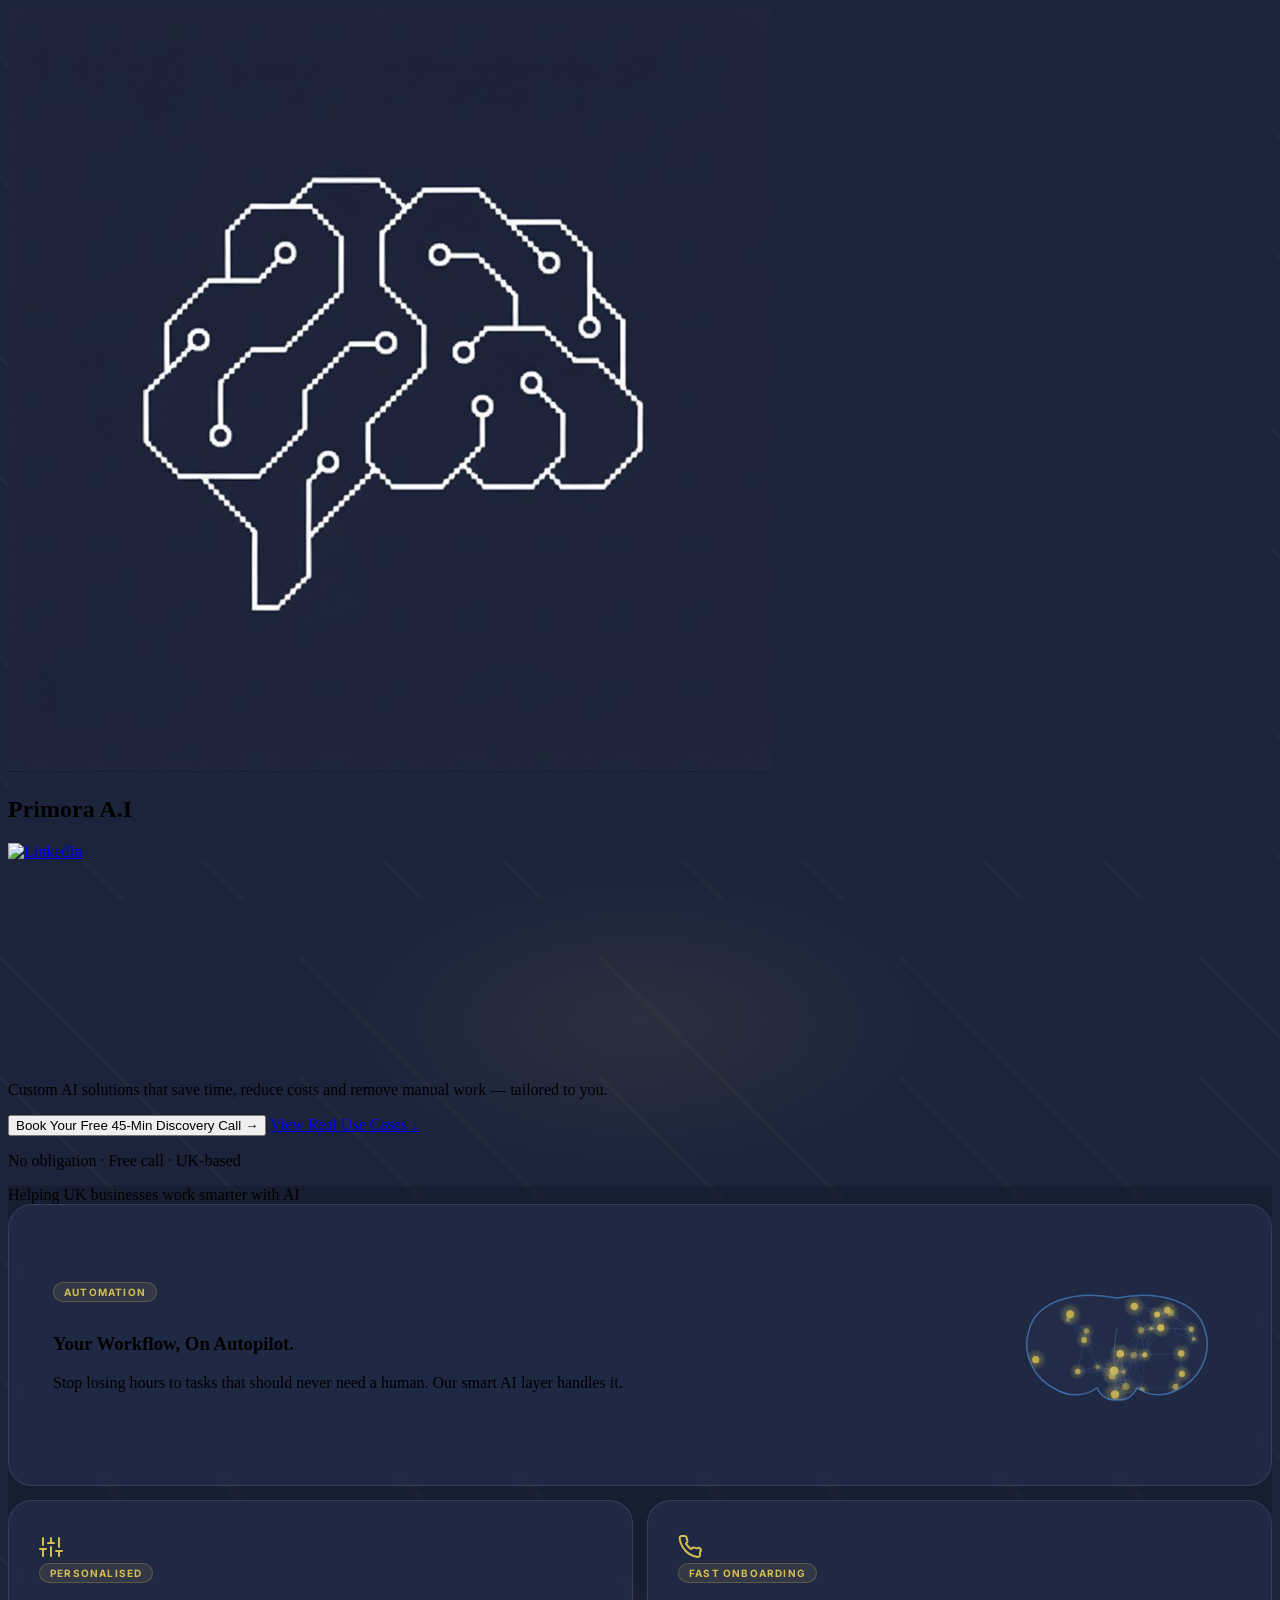
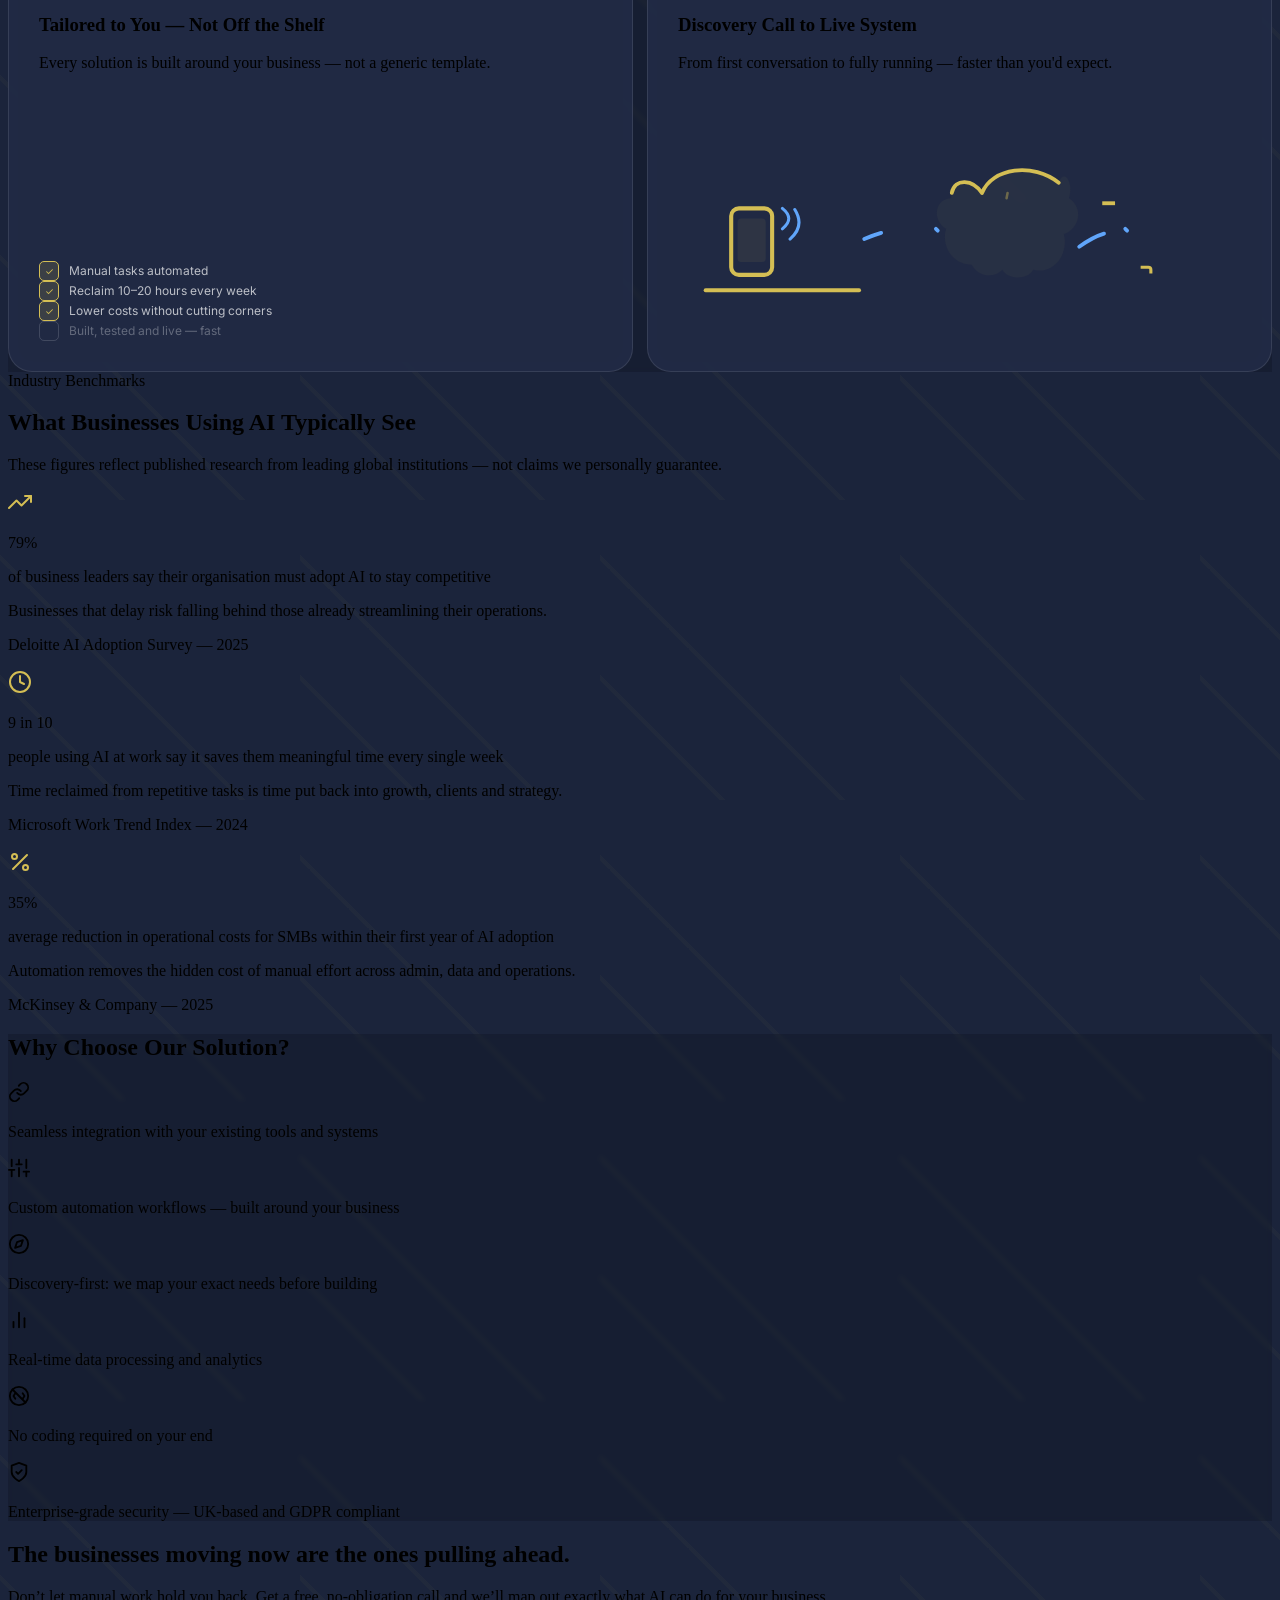
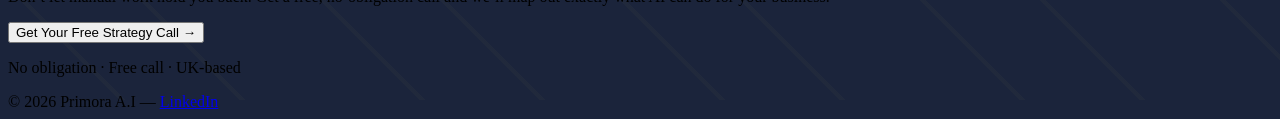
==== commit 25c84833: "fix: wrap Why Choose in section-band to break double-navy merge with Stats" ====
--- a/index.html
+++ b/index.html
@@ -61,10 +61,9 @@
     </div>
   </header>
 
-  <!-- Hero -->
+  <!-- Hero: navy -->
   <section class="text-center py-28 hero-glow relative overflow-hidden">
     <div class="max-w-6xl mx-auto px-6">
-      <!-- auto-type-h1 class reserves two-line height in CSS before Typed.js starts -->
       <h1 data-aos="fade-up" data-aos-duration="900"
           class="auto-type-h1 text-5xl md:text-7xl font-black tracking-tight leading-tight mb-8">
         <span class="auto-type-1"></span><br>
@@ -94,7 +93,7 @@
     </div>
   </section>
 
-  <!-- Feature Bento -->
+  <!-- Feature Bento: dark band -->
   <div class="section-band py-24">
     <div class="max-w-4xl mx-auto px-6">
       <div data-aos="fade-up" class="text-center mb-12 text-white/80 font-medium text-lg">
@@ -102,7 +101,6 @@
         <span class="text-[#60A5FA] font-semibold">AI</span>
       </div>
       <div class="bento-grid" data-aos="fade-up" data-aos-delay="100">
-        <!-- Card 1: Neural brain -->
         <div class="bento-card bento-card-wide">
           <div class="card-text">
             <span class="bento-tag">Automation</span>
@@ -113,7 +111,6 @@
             <canvas id="nodeCanvas" width="220" height="150"></canvas>
           </div>
         </div>
-        <!-- Card 2: Checklist ticker -->
         <div class="bento-card bento-card-half" data-aos="fade-up" data-aos-delay="150">
           <div>
             <div class="w-12 h-12 bg-[#D4BE54]/10 rounded-2xl flex items-center justify-center mb-4">
@@ -136,7 +133,6 @@
             <div class="check-item"><div class="check-box"></div><span>Built, tested and live &mdash; fast</span></div>
           </div>
         </div>
-        <!-- Card 3: Narrative doodle -->
         <div class="bento-card bento-card-half" data-aos="fade-up" data-aos-delay="200">
           <div>
             <div class="w-12 h-12 bg-[#D4BE54]/10 rounded-2xl flex items-center justify-center mb-4">
@@ -184,7 +180,7 @@
     </div>
   </div>
 
-  <!-- Real Use Cases / Stats -->
+  <!-- Stats: navy -->
   <section id="real-use-cases" data-aos="fade-up" class="py-24">
     <div class="max-w-6xl mx-auto px-6">
       <div class="text-center mb-14">
@@ -241,18 +237,20 @@
     </div>
   </section>
 
-  <!-- Why Choose -->
-  <section data-aos="fade-up" class="py-24">
-    <div class="max-w-6xl mx-auto px-6">
-      <h2 class="text-3xl md:text-4xl font-black text-center mb-14">
-        Why Choose <span class="text-[#D4BE54]">Our</span> <span class="text-[#60A5FA]">Solution</span>?
-      </h2>
-      <div class="grid md:grid-cols-2 lg:grid-cols-3 gap-5" id="benefitsGrid"></div>
-    </div>
-  </section>
-
-  <!-- CTA -->
+  <!-- Why Choose: dark band — breaks the double-navy merge with Stats above -->
   <div class="section-band py-24">
+    <div class="max-w-6xl mx-auto px-6">
+      <section data-aos="fade-up">
+        <h2 class="text-3xl md:text-4xl font-black text-center mb-14">
+          Why Choose <span class="text-[#D4BE54]">Our</span> <span class="text-[#60A5FA]">Solution</span>?
+        </h2>
+        <div class="grid md:grid-cols-2 lg:grid-cols-3 gap-5" id="benefitsGrid"></div>
+      </section>
+    </div>
+  </div>
+
+  <!-- CTA: navy -->
+  <div class="py-24">
     <div class="max-w-6xl mx-auto px-6">
       <section data-aos="zoom-in" class="text-center">
         <div class="bg-[#232d4a]/80 backdrop-blur-xl border border-white/10 rounded-3xl
